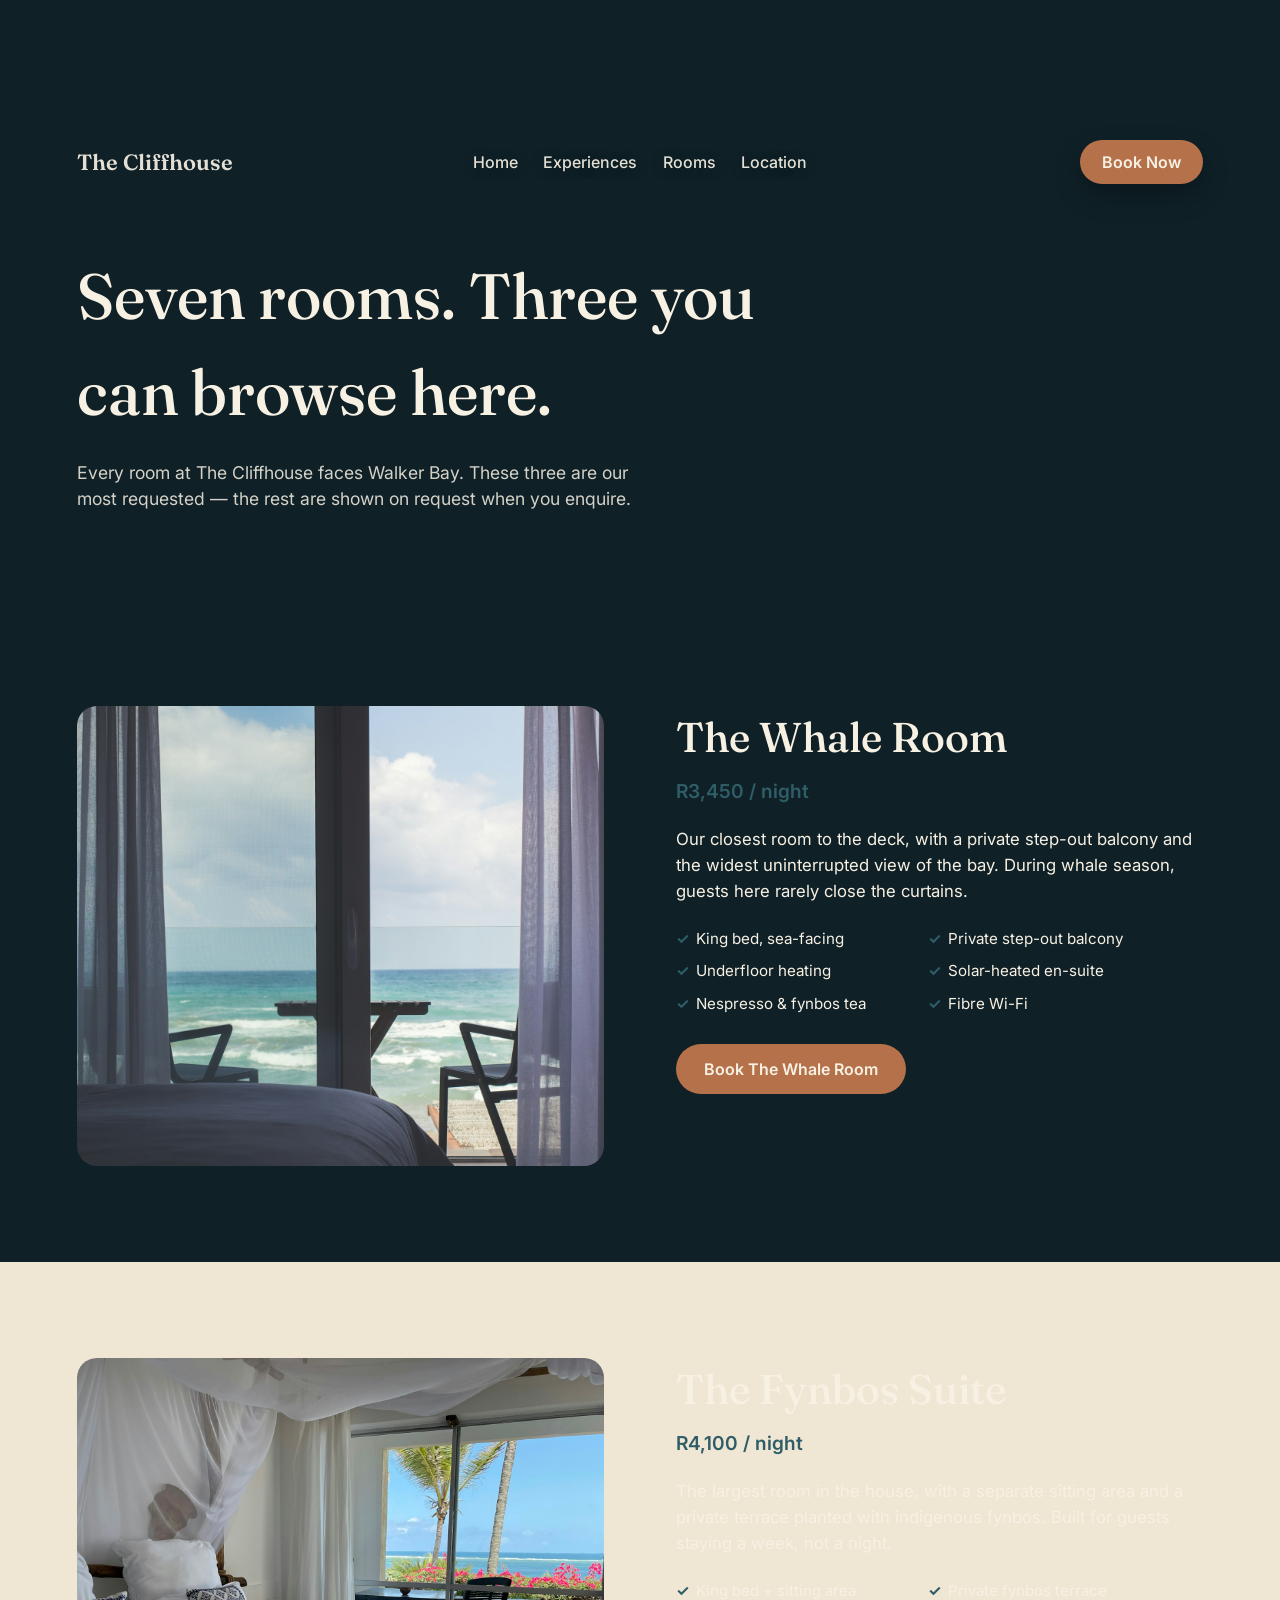
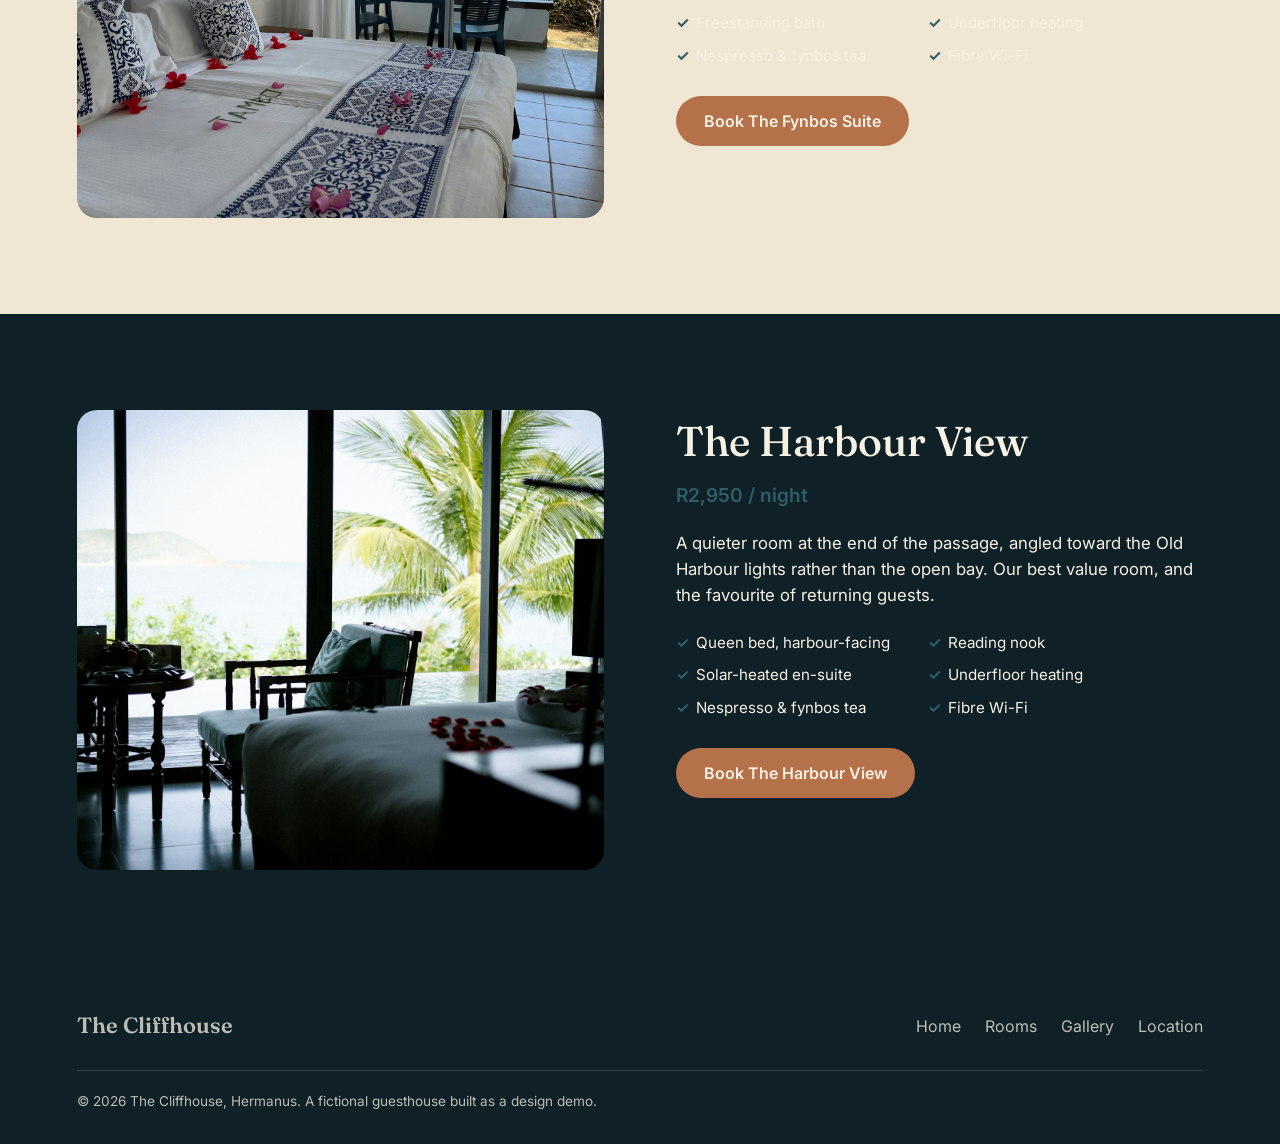
==== rooms.html @ 61703eae "Initial build: The Cliffhouse cinematic guesthouse demo Sticky-stage scroll engine (rAF + CSS custom" ====
<!doctype html>
<html lang="en">
<head>
<meta charset="UTF-8" />
<meta name="viewport" content="width=device-width, initial-scale=1.0" />
<title>Rooms — The Cliffhouse, Hermanus</title>
<meta name="description" content="Three rooms at The Cliffhouse, Hermanus — The Whale Room, The Fynbos Suite, and The Harbour View. Full amenities and nightly rates." />
<link rel="icon" href="data:," />
<link rel="preconnect" href="https://fonts.googleapis.com" />
<link rel="preconnect" href="https://fonts.gstatic.com" crossorigin />
<link href="https://fonts.googleapis.com/css2?family=Fraunces:opsz,wght@9..144,400;9..144,500;9..144,600&family=Inter:wght@400;500;600;700&display=swap" rel="stylesheet" />
<link rel="stylesheet" href="css/styles.css" />
<style>
  .rooms-page-header {
    position: relative;
    padding: 140px clamp(24px, 6vw, 80px) 80px;
    background: var(--ocean-deep);
    color: var(--paper);
  }
  .rooms-page-header .site-header { position: static; padding: 0; margin-bottom: 64px; }
  .rooms-page-header h1 { font-size: clamp(2.4rem, 6vw, 4rem); max-width: 720px; }
  .rooms-page-header p { max-width: 560px; font-size: 1.1rem; line-height: 1.5; margin-top: 20px; color: rgba(247,241,228,0.85); }

  .room-detail {
    display: grid;
    grid-template-columns: 1fr 1fr;
    gap: clamp(32px, 6vw, 72px);
    align-items: start;
    padding: clamp(56px, 8vw, 96px) clamp(24px, 6vw, 80px);
    scroll-margin-top: 40px;
  }
  .room-detail:nth-child(even) { background: #efe6d3; }
  .room-detail img { width: 100%; height: 460px; object-fit: cover; border-radius: 20px; }
  .room-detail h2 { font-size: clamp(1.8rem, 3.4vw, 2.6rem); margin-bottom: 8px; }
  .room-detail .room-price { display: block; font-size: 1.2rem; font-weight: 600; color: var(--ocean); margin: 8px 0 20px; }
  .room-detail p.desc { font-size: 1.05rem; line-height: 1.55; max-width: 520px; }
  .amenities { list-style: none; padding: 0; margin: 24px 0 28px; display: grid; grid-template-columns: 1fr 1fr; gap: 10px 24px; max-width: 480px; }
  .amenities li { font-size: 0.95rem; padding-left: 20px; position: relative; }
  .amenities li::before { content: "\2713"; position: absolute; left: 0; color: var(--ocean); font-weight: 700; }
  .room-cta {
    display: inline-flex;
    align-items: center;
    min-height: 50px;
    padding: 0 28px;
    border-radius: 999px;
    background: var(--terracotta);
    color: var(--paper);
    font-weight: 600;
    cursor: pointer;
  }
  @media (max-width: 900px) {
    .room-detail { grid-template-columns: 1fr; }
    .room-detail img { height: 320px; }
  }
</style>
</head>
<body>

<div class="rooms-page-header">
  <header class="site-header" aria-label="Primary navigation">
    <a class="site-logo" href="index.html#cinema">The Cliffhouse</a>
    <nav class="site-nav" aria-label="Main menu">
      <a href="index.html#cinema">Home</a>
      <a href="index.html#experiences">Experiences</a>
      <a href="rooms.html">Rooms</a>
      <a href="index.html#location">Location</a>
    </nav>
    <button class="book-now-nav" type="button" data-open-modal>Book Now</button>
  </header>
  <h1>Seven rooms. Three you can browse here.</h1>
  <p>Every room at The Cliffhouse faces Walker Bay. These three are our most requested — the rest are shown on request when you enquire.</p>
</div>

<main>
  <section class="room-detail" id="whale-room" aria-label="The Whale Room">
    <img src="images/room-whale-bedroom.jpg" alt="The Whale Room, a bedroom with full ocean views" loading="lazy" width="1800" height="1200" />
    <div>
      <h2>The Whale Room</h2>
      <span class="room-price">R3,450 / night</span>
      <p class="desc">Our closest room to the deck, with a private step-out balcony and the widest uninterrupted view of the bay. During whale season, guests here rarely close the curtains.</p>
      <ul class="amenities">
        <li>King bed, sea-facing</li>
        <li>Private step-out balcony</li>
        <li>Underfloor heating</li>
        <li>Solar-heated en-suite</li>
        <li>Nespresso &amp; fynbos tea</li>
        <li>Fibre Wi-Fi</li>
      </ul>
      <button class="room-cta" type="button" data-open-modal data-room="whale-room">Book The Whale Room</button>
    </div>
  </section>

  <section class="room-detail" id="fynbos-suite" aria-label="The Fynbos Suite">
    <img src="images/room-fynbos-bedroom.jpg" alt="The Fynbos Suite, a bedroom overlooking the ocean" loading="lazy" width="1800" height="1200" />
    <div>
      <h2>The Fynbos Suite</h2>
      <span class="room-price">R4,100 / night</span>
      <p class="desc">The largest room in the house, with a separate sitting area and a private terrace planted with indigenous fynbos. Built for guests staying a week, not a night.</p>
      <ul class="amenities">
        <li>King bed + sitting area</li>
        <li>Private fynbos terrace</li>
        <li>Freestanding bath</li>
        <li>Underfloor heating</li>
        <li>Nespresso &amp; fynbos tea</li>
        <li>Fibre Wi-Fi</li>
      </ul>
      <button class="room-cta" type="button" data-open-modal data-room="fynbos-suite">Book The Fynbos Suite</button>
    </div>
  </section>

  <section class="room-detail" id="harbour-view" aria-label="The Harbour View">
    <img src="images/room-harbour-bedroom.jpg" alt="The Harbour View room with water-facing bed" loading="lazy" width="1800" height="1200" />
    <div>
      <h2>The Harbour View</h2>
      <span class="room-price">R2,950 / night</span>
      <p class="desc">A quieter room at the end of the passage, angled toward the Old Harbour lights rather than the open bay. Our best value room, and the favourite of returning guests.</p>
      <ul class="amenities">
        <li>Queen bed, harbour-facing</li>
        <li>Reading nook</li>
        <li>Solar-heated en-suite</li>
        <li>Underfloor heating</li>
        <li>Nespresso &amp; fynbos tea</li>
        <li>Fibre Wi-Fi</li>
      </ul>
      <button class="room-cta" type="button" data-open-modal data-room="harbour-view">Book The Harbour View</button>
    </div>
  </section>
</main>

<footer class="site-footer">
  <div class="footer-grid">
    <a class="site-logo" href="index.html#cinema">The Cliffhouse</a>
    <nav class="footer-nav" aria-label="Footer navigation">
      <a href="index.html#cinema">Home</a>
      <a href="rooms.html">Rooms</a>
      <a href="index.html#gallery">Gallery</a>
      <a href="index.html#location">Location</a>
    </nav>
  </div>
  <p class="footer-bottom">&copy; 2026 The Cliffhouse, Hermanus. A fictional guesthouse built as a design demo.</p>
</footer>

<div class="modal-overlay" id="booking-modal" hidden>
  <div class="modal-card" role="dialog" aria-modal="true" aria-labelledby="booking-modal-title">
    <button class="modal-close" type="button" data-close-modal aria-label="Close booking form">&times;</button>

    <form id="booking-form">
      <h2 id="booking-modal-title">Check availability</h2>
      <p>Tell us your dates and we'll confirm within 24 hours.</p>

      <div class="form-row">
        <div class="form-field">
          <label for="checkin">Check-in</label>
          <input type="date" id="checkin" name="checkin" required />
        </div>
        <div class="form-field">
          <label for="checkout">Check-out</label>
          <input type="date" id="checkout" name="checkout" required />
        </div>
      </div>

      <div class="form-row">
        <div class="form-field">
          <label for="guests">Guests</label>
          <input type="number" id="guests" name="guests" min="1" max="6" value="2" required />
        </div>
        <div class="form-field">
          <label for="room">Room</label>
          <select id="room" name="room">
            <option value="whale-room">The Whale Room</option>
            <option value="fynbos-suite">The Fynbos Suite</option>
            <option value="harbour-view">The Harbour View</option>
          </select>
        </div>
      </div>

      <div class="form-field">
        <label for="name">Full name</label>
        <input type="text" id="name" name="name" autocomplete="name" required />
      </div>

      <div class="form-field">
        <label for="email">Email</label>
        <input type="email" id="email" name="email" autocomplete="email" required />
      </div>

      <button class="form-submit" type="submit">Request booking</button>
    </form>

    <div class="form-confirmation" id="booking-confirmation" hidden>
      <h2>Thank you.</h2>
      <p>A member of our team will confirm availability within 24 hours.</p>
      <button class="form-submit" type="button" data-close-modal>Close</button>
    </div>
  </div>
</div>

<script src="js/site.js" defer></script>
</body>
</html>
---- css/styles.css ----
/* ===== The Cliffhouse — design tokens ===== */
:root {
  --mx: 0;
  --my: 0;

  --back-opacity: 1;
  --back-x: 0px;
  --back-y: 0px;
  --back-scale: 0.78;
  --back-blur: 0px;
  --back-brightness: 1;

  --shade-opacity: 1;
  --shade-z: 0;
  --shade-top-alpha: 0;
  --shade-mid-alpha: 0;
  --shade-bottom-alpha: 0;
  --shade-tint: 15, 40, 46;

  --title-y: 0px;
  --title-scale: 1;
  --title-opacity: 1;

  --focal-x: -50%;
  --focal-y: 0px;
  --focal-bottom: 6vh;
  --focal-width: 58vw;
  --focal-scale: 1.02;

  --split-left-x: -50%;
  --split-left-y: 0px;
  --split-left-scale: 1;
  --split-right-x: -50%;
  --split-right-y: 0px;
  --split-right-scale: 1;

  --frame2-opacity: 0;
  --frame2-x: -50%;
  --frame2-y: -50%;
  --frame2-scale: 1.05;

  --intro-y: 0px;
  --intro-opacity: 1;

  --panel-cliff-opacity: 0;
  --panel-cliff-y: calc(-50% + 58px);
  --panel-village-opacity: 0;
  --panel-village-y: calc(-50% + 58px);

  --slider-opacity: 0;
  --slider-controls-opacity: 0;
  --slider-visibility: hidden;
  --slider-enter-x: 420vw;
  --slider-scale: 1;
  --slider-shift: 0px;
  --slider-top: clamp(112px, 19vh, 220px);
  --slider-screen-top: clamp(112px, 19vh, 220px);

  --ink: #14231f;
  --paper: #f7f1e4;
  --sand: #cdb28a;
  --ocean: #2f5d68;
  --ocean-deep: #0f2027;
  --terracotta: #b5714a;
  --shadow: rgba(10, 20, 20, 0.35);

  font-family: "Inter", system-ui, -apple-system, "Segoe UI", sans-serif;
  color: var(--paper);
  background: var(--ocean-deep);
}

@font-face {
  font-display: swap;
}

* { box-sizing: border-box; }

html {
  min-height: 100%;
  scroll-behavior: smooth;
  background: var(--ocean-deep);
}

body {
  min-height: 100%;
  margin: 0;
  overflow-x: clip;
  background: var(--ocean-deep);
  font-size: 16px;
  line-height: 1.5;
}

img { max-width: 100%; }

button { border: 0; font: inherit; background: none; color: inherit; }
a { color: inherit; }

h1, h2, h3 {
  font-family: "Fraunces", Georgia, serif;
  font-weight: 500;
  margin: 0;
}

.site-shell { min-height: 100vh; }

:focus-visible {
  outline: 3px solid var(--sand);
  outline-offset: 3px;
}

.visually-hidden {
  position: absolute;
  width: 1px; height: 1px;
  padding: 0; margin: -1px;
  overflow: hidden;
  clip: rect(0, 0, 0, 0);
  white-space: nowrap;
  border: 0;
}

/* ===== Scroll rig ===== */
.cinema-scroll {
  position: relative;
  height: calc(100vh + 3600px);
}

.stage {
  position: sticky;
  top: 0;
  height: 100vh;
  min-height: 620px;
  overflow: hidden;
  isolation: isolate;
  background: #7fa9b4;
}

.world { position: absolute; inset: 0; overflow: hidden; }

.scene-img {
  position: absolute;
  display: block;
  user-select: none;
  -webkit-user-drag: none;
  pointer-events: none;
  will-change: transform, opacity, filter;
}

.sky-img {
  inset: 0;
  width: 100%;
  height: 100%;
  object-fit: cover;
  z-index: 0;
  filter: blur(var(--back-blur)) brightness(var(--back-brightness));
}

.back-stack {
  position: absolute;
  top: 0; bottom: 0; left: -3vw; right: -3vw;
  z-index: 1;
  opacity: var(--back-opacity);
  transform: translate3d(var(--back-x), var(--back-y), 0) scale(var(--back-scale));
  transform-origin: 50% 100%;
  will-change: transform, filter, opacity;
}

.back-img {
  position: absolute;
  inset: 0;
  width: 100%;
  height: 100%;
  object-fit: cover;
  filter: blur(var(--back-blur)) brightness(var(--back-brightness));
}

.shade {
  position: absolute;
  inset: 0;
  z-index: var(--shade-z);
  pointer-events: none;
  opacity: var(--shade-opacity);
  background: linear-gradient(
    180deg,
    rgba(var(--shade-tint), var(--shade-top-alpha)) 0%,
    rgba(var(--shade-tint), var(--shade-mid-alpha)) 48%,
    rgba(var(--shade-tint), var(--shade-bottom-alpha)) 100%
  );
}

/* ===== Header ===== */
.site-header {
  position: absolute;
  top: 0; left: 0; right: 0;
  z-index: 10;
  display: grid;
  grid-template-columns: minmax(200px, 1fr) auto minmax(200px, 1fr);
  align-items: center;
  gap: 24px;
  padding: 28px 32px;
  color: rgba(247, 241, 228, 0.92);
}

.site-logo {
  justify-self: start;
  font-family: "Fraunces", Georgia, serif;
  font-size: 22px;
  font-weight: 600;
  line-height: 1;
  text-decoration: none;
  white-space: nowrap;
}

.site-nav {
  display: flex;
  gap: clamp(20px, 2vw, 40px);
}

.site-nav a {
  text-decoration: none;
  font-size: 16px;
  font-weight: 500;
  text-shadow: 0 2px 14px rgba(0, 0, 0, 0.25);
}

.book-now-nav {
  justify-self: end;
  padding: 10px 22px;
  min-height: 44px;
  border-radius: 999px;
  background: var(--terracotta);
  color: var(--paper);
  font-weight: 600;
  cursor: pointer;
  box-shadow: 0 12px 26px rgba(0, 0, 0, 0.25);
}

/* ===== Hero title ===== */
.hero-title {
  position: absolute;
  left: 50%;
  top: clamp(118px, 20vh, 200px);
  width: min(92vw, 1400px);
  z-index: 3;
  color: var(--paper);
  font-size: clamp(3.2rem, 11vw, 9rem);
  font-weight: 500;
  line-height: 0.85;
  text-align: center;
  letter-spacing: 0.01em;
  transform: translate3d(-50%, var(--title-y), 0) scale(var(--title-scale));
  opacity: var(--title-opacity);
  will-change: transform, opacity;
}

/* ===== Split reveal images ===== */
.splitframe-img {
  position: absolute;
  left: 50%;
  bottom: -2vh;
  width: min(78vw, 1400px);
  height: auto;
  border-radius: 18px;
  z-index: 6;
  box-shadow: 0 40px 90px rgba(0, 0, 0, 0.35);
}

.splitframe-left {
  transform: translate3d(var(--split-left-x), var(--split-left-y), 0) scale(var(--split-left-scale));
  transform-origin: 30% 60%;
}

.splitframe-right {
  transform: translate3d(var(--split-right-x), var(--split-right-y), 0) scale(var(--split-right-scale));
  transform-origin: 70% 60%;
}

/* ===== Hero focal image (whale breach) ===== */
.hero-focal-img {
  position: absolute;
  left: 50%;
  bottom: var(--focal-bottom);
  width: min(var(--focal-width), 1200px);
  height: auto;
  border-radius: 14px;
  z-index: 4;
  box-shadow: 0 30px 70px rgba(0, 0, 0, 0.4);
  transform: translate3d(var(--focal-x), var(--focal-y), 0) scale(var(--focal-scale));
  transform-origin: 50% 60%;
}

/* ===== Frame two (tidal pool reveal) ===== */
.frame-two-img {
  position: absolute;
  left: 50%;
  top: 50%;
  width: min(90vw, 1500px);
  height: auto;
  z-index: 5;
  border-radius: 20px;
  opacity: var(--frame2-opacity);
  transform: translate3d(var(--frame2-x), var(--frame2-y), 0) scale(var(--frame2-scale));
  transform-origin: 50% 50%;
}

/* ===== Intro copy ===== */
.intro-copy {
  position: absolute;
  left: 50%;
  bottom: clamp(56px, 26vh, 340px);
  z-index: 9;
  width: min(560px, calc(100vw - 40px));
  text-align: center;
  transform: translate3d(-50%, var(--intro-y), 0);
  opacity: var(--intro-opacity);
  will-change: transform, opacity;
}

.intro-copy p {
  margin: 0 auto;
  max-width: 540px;
  font-size: 1.15rem;
  font-weight: 500;
  line-height: 1.35;
  text-shadow: 0 2px 18px rgba(0, 0, 0, 0.4);
}

.hero-tags {
  display: flex;
  flex-wrap: wrap;
  justify-content: center;
  gap: 10px;
  margin-top: 24px;
}

.hero-tags span {
  min-height: 40px;
  display: inline-flex;
  align-items: center;
  padding: 0 22px;
  border-radius: 999px;
  background: var(--paper);
  color: var(--ink);
  font-size: 0.94rem;
  font-weight: 600;
  box-shadow: 0 10px 26px rgba(0, 0, 0, 0.18);
}

/* ===== Story panels ===== */
.story-panel {
  position: absolute;
  left: 50%;
  width: min(720px, calc(100vw - 42px));
  z-index: 10;
  text-align: center;
  pointer-events: none;
  will-change: transform, opacity;
}

.story-panel h2 {
  font-size: clamp(2rem, 4.4vw, 3.4rem);
  line-height: 1;
  text-shadow: 0 16px 38px var(--shadow);
}

.story-panel p {
  width: min(520px, 100%);
  margin: 22px auto 0;
  font-size: 1.1rem;
  font-weight: 500;
  line-height: 1.35;
  text-shadow: 0 2px 18px rgba(0, 0, 0, 0.4);
}

.story-panel-cliff {
  top: 58%;
  opacity: var(--panel-cliff-opacity);
  transform: translate3d(-50%, var(--panel-cliff-y), 0);
}

.story-panel-village {
  top: 30%;
  opacity: var(--panel-village-opacity);
  transform: translate3d(-50%, var(--panel-village-y), 0);
}

.facts {
  display: grid;
  grid-template-columns: repeat(2, minmax(0, 1fr));
  gap: 64px;
  width: min(420px, 100%);
  margin: 44px auto 0;
}

.facts dt {
  font-family: "Fraunces", Georgia, serif;
  font-size: clamp(2rem, 4vw, 3rem);
  font-weight: 500;
  line-height: 0.95;
  text-shadow: 0 12px 30px var(--shadow);
}

.facts dd {
  margin: 12px 0 0;
  font-size: 0.94rem;
  font-weight: 500;
  line-height: 1.25;
  text-shadow: 0 2px 18px rgba(0, 0, 0, 0.4);
}

.note-button {
  display: inline-flex;
  align-items: center;
  gap: 10px;
  min-height: 48px;
  margin-top: 24px;
  padding: 0 26px;
  border-radius: 999px;
  background: var(--paper);
  color: var(--ink);
  font-weight: 600;
  cursor: pointer;
  pointer-events: auto;
  box-shadow: 0 14px 30px rgba(0, 0, 0, 0.18);
}

/* ===== Experiences slider ===== */
.experiences-slider {
  position: absolute;
  left: 0; right: 0;
  top: var(--slider-top);
  z-index: 2;
  visibility: var(--slider-visibility);
  opacity: 1;
  transform: translate3d(var(--slider-enter-x), 0, 0) scale(var(--slider-scale));
  transform-origin: 0 0;
  pointer-events: auto;
  will-change: transform;
}

.experiences-track {
  display: flex;
  gap: clamp(14px, 1.2vw, 22px);
  align-items: stretch;
  transform: translate3d(calc(var(--slider-shift) - 14vw), 0, 0);
  transition: transform 640ms cubic-bezier(0.22, 1, 0.36, 1);
  will-change: transform;
}

.experiences-track.is-jumping { transition: none; }

.experience-card {
  position: relative;
  flex: 0 0 clamp(280px, 24vw, 340px);
  height: 400px;
  border-radius: 20px;
  overflow: hidden;
  cursor: pointer;
  background: var(--ink);
  box-shadow: 0 24px 60px rgba(0, 0, 0, 0.35);
}

.experience-card:focus-visible { outline-offset: 4px; }

.card-media {
  position: absolute;
  inset: 0;
  width: 100%;
  height: 100%;
  object-fit: cover;
}

.card-scrim {
  position: absolute;
  inset: 0;
  background: linear-gradient(180deg, rgba(15, 32, 39, 0) 40%, rgba(15, 32, 39, 0.92) 100%);
}

.card-body {
  position: absolute;
  left: 22px; right: 22px; bottom: 22px;
}

.exp-kicker {
  display: block;
  margin-bottom: 8px;
  font-size: 12px;
  font-weight: 600;
  letter-spacing: 0.08em;
  text-transform: uppercase;
  color: var(--sand);
}

.experience-card h3 {
  font-size: 1.5rem;
  line-height: 1.05;
  margin-bottom: 8px;
}

.experience-card p {
  margin: 0;
  font-size: 0.95rem;
  line-height: 1.3;
  color: rgba(247, 241, 228, 0.88);
}

.slider-controls {
  position: absolute;
  left: 32px;
  top: calc(var(--slider-screen-top) + 400px + 18px);
  z-index: 5;
  display: flex;
  gap: 12px;
  opacity: var(--slider-controls-opacity);
  pointer-events: none;
  will-change: opacity;
}

.slider-controls.is-ready { pointer-events: auto; }

.slider-nav {
  width: 52px; height: 52px;
  display: inline-flex;
  align-items: center;
  justify-content: center;
  border-radius: 999px;
  background: rgba(247, 241, 228, 0.95);
  color: var(--ink);
  cursor: pointer;
  box-shadow: 0 16px 34px rgba(0, 0, 0, 0.22);
}

/* ===== Below-the-fold static sections ===== */
.section {
  padding: clamp(64px, 10vw, 120px) clamp(24px, 6vw, 80px);
  background: var(--paper);
  color: var(--ink);
}

.section--dark {
  background: var(--ocean-deep);
  color: var(--paper);
}

.section-inner {
  max-width: 1200px;
  margin: 0 auto;
}

.section-kicker {
  display: block;
  margin-bottom: 14px;
  font-size: 13px;
  font-weight: 600;
  letter-spacing: 0.08em;
  text-transform: uppercase;
  color: var(--ocean);
}

.section-title {
  font-size: clamp(2rem, 4vw, 3rem);
  line-height: 1.05;
  margin-bottom: 24px;
  max-width: 760px;
}

.section-lede {
  max-width: 640px;
  font-size: 1.1rem;
  line-height: 1.55;
}

/* About */
.about-grid {
  display: grid;
  grid-template-columns: 1.1fr 0.9fr;
  gap: clamp(32px, 6vw, 80px);
  align-items: center;
}

.about-grid img {
  width: 100%;
  height: 480px;
  object-fit: cover;
  border-radius: 20px;
}

/* Rooms preview */
.rooms-grid {
  display: grid;
  grid-template-columns: repeat(3, 1fr);
  gap: 28px;
  margin-top: 48px;
}

.room-card {
  display: block;
  text-decoration: none;
  color: inherit;
  border-radius: 18px;
  overflow: hidden;
  background: #fff;
  box-shadow: 0 18px 44px rgba(20, 35, 31, 0.12);
  transition: transform 220ms ease, box-shadow 220ms ease;
}

.room-card:hover,
.room-card:focus-visible {
  transform: translateY(-4px);
  box-shadow: 0 26px 56px rgba(20, 35, 31, 0.18);
}

.room-card img {
  width: 100%;
  height: 260px;
  object-fit: cover;
  display: block;
}

.room-card-body { padding: 22px; }

.room-card h3 { font-size: 1.3rem; margin-bottom: 6px; }

.room-price {
  display: block;
  margin-top: 10px;
  font-weight: 600;
  color: var(--ocean);
}

/* Gallery */
.gallery-grid {
  display: grid;
  grid-template-columns: repeat(4, 1fr);
  grid-auto-rows: 220px;
  gap: 16px;
  margin-top: 48px;
}

.gallery-grid img {
  width: 100%;
  height: 100%;
  object-fit: cover;
  border-radius: 14px;
}

.gallery-grid li:nth-child(1) { grid-column: span 2; grid-row: span 2; }
.gallery-grid li:nth-child(4) { grid-column: span 2; }

.gallery-grid { list-style: none; padding: 0; margin: 48px 0 0; }

/* Location */
.location-grid {
  display: grid;
  grid-template-columns: 1fr 1fr;
  gap: clamp(32px, 6vw, 64px);
  align-items: start;
}

.location-grid iframe {
  width: 100%;
  height: 420px;
  border: 0;
  border-radius: 18px;
}

.location-details dt {
  font-weight: 600;
  margin-top: 20px;
  color: var(--sand);
}

.location-details dd {
  margin: 4px 0 0;
  font-size: 1.05rem;
}

.location-details dd a { text-decoration: underline; }

/* Footer */
.site-footer {
  padding: 48px clamp(24px, 6vw, 80px) 32px;
  background: var(--ocean-deep);
  color: rgba(247, 241, 228, 0.75);
}

.footer-grid {
  max-width: 1200px;
  margin: 0 auto;
  display: flex;
  flex-wrap: wrap;
  justify-content: space-between;
  gap: 24px;
  border-bottom: 1px solid rgba(247, 241, 228, 0.15);
  padding-bottom: 32px;
}

.footer-nav {
  display: flex;
  gap: 24px;
  flex-wrap: wrap;
}

.footer-nav a { text-decoration: none; }

.footer-bottom {
  max-width: 1200px;
  margin: 20px auto 0;
  font-size: 0.85rem;
}

/* ===== Booking modal ===== */
.modal-overlay {
  position: fixed;
  inset: 0;
  z-index: 100;
  display: grid;
  place-items: center;
  padding: 24px;
  background: rgba(15, 32, 39, 0.6);
  backdrop-filter: blur(6px);
}

.modal-overlay[hidden] { display: none; }

.modal-card {
  width: min(480px, 100%);
  max-height: 90vh;
  overflow-y: auto;
  background: var(--paper);
  color: var(--ink);
  border-radius: 20px;
  padding: clamp(24px, 5vw, 40px);
  position: relative;
  box-shadow: 0 40px 90px rgba(0, 0, 0, 0.4);
}

.modal-close {
  position: absolute;
  top: 18px; right: 18px;
  width: 40px; height: 40px;
  display: inline-flex;
  align-items: center;
  justify-content: center;
  border-radius: 999px;
  background: rgba(20, 35, 31, 0.08);
  cursor: pointer;
  font-size: 1.1rem;
}

.modal-card h2 { font-size: 1.6rem; margin-bottom: 6px; }
.modal-card > p { margin: 0 0 24px; color: rgba(20, 35, 31, 0.7); }

.form-field { margin-bottom: 18px; }

.form-field label {
  display: block;
  margin-bottom: 6px;
  font-size: 0.9rem;
  font-weight: 600;
}

.form-field input,
.form-field select {
  width: 100%;
  min-height: 46px;
  padding: 0 14px;
  border-radius: 10px;
  border: 1px solid rgba(20, 35, 31, 0.2);
  background: #fff;
  font-size: 1rem;
  font-family: inherit;
}

.form-row {
  display: grid;
  grid-template-columns: 1fr 1fr;
  gap: 14px;
}

.form-submit {
  width: 100%;
  min-height: 50px;
  margin-top: 8px;
  border-radius: 999px;
  background: var(--terracotta);
  color: var(--paper);
  font-weight: 600;
  cursor: pointer;
}

.form-confirmation { text-align: center; }
.form-confirmation[hidden] { display: none; }
.form-confirmation h2 { margin-bottom: 12px; }

/* ===== Responsive ===== */
@media (max-width: 1100px) {
  .hero-title { font-size: clamp(2.8rem, 10vw, 6rem); }
  .story-panel h2 { font-size: 2.4rem; }
  .about-grid,
  .location-grid { grid-template-columns: 1fr; }
  .about-grid img { height: 320px; }
  .rooms-grid { grid-template-columns: 1fr; }
  .gallery-grid { grid-template-columns: repeat(2, 1fr); }
  .gallery-grid li:nth-child(1) { grid-column: span 2; grid-row: span 1; }
  .facts { gap: 32px; }
}

@media (max-width: 640px) {
  .stage { min-height: 640px; }
  .site-header {
    grid-template-columns: 1fr auto;
    gap: 12px;
    padding: 20px;
  }
  .site-nav {
    grid-column: 1 / -1;
    grid-row: 2;
    overflow-x: auto;
    gap: 16px;
  }
  .hero-title { top: 16vh; font-size: clamp(2.4rem, 13vw, 4rem); }
  .hero-focal-img { width: min(80vw, 1200px); }
  .splitframe-img { width: min(90vw, 1400px); }
  .intro-copy p, .story-panel p { font-size: 1rem; }
  .hero-tags span { min-height: 36px; padding: 0 16px; font-size: 0.85rem; }
  .story-panel { top: 46%; }
  .story-panel-village { top: 26%; }
  .story-panel h2 { font-size: 2rem; }
  .facts { gap: 18px; margin-top: 30px; }
  .experience-card { flex-basis: min(78vw, 300px); height: 340px; }
  .slider-controls { top: calc(var(--slider-screen-top) + 356px); left: 20px; }
  .section { padding: 56px 20px; }
  .form-row { grid-template-columns: 1fr; }
}

@media (prefers-reduced-motion: reduce) {
  html { scroll-behavior: auto; }
  .scene-img, .back-stack, .hero-title, .intro-copy,
  .story-panel, .experiences-track, .experiences-slider { transition: none; }
}
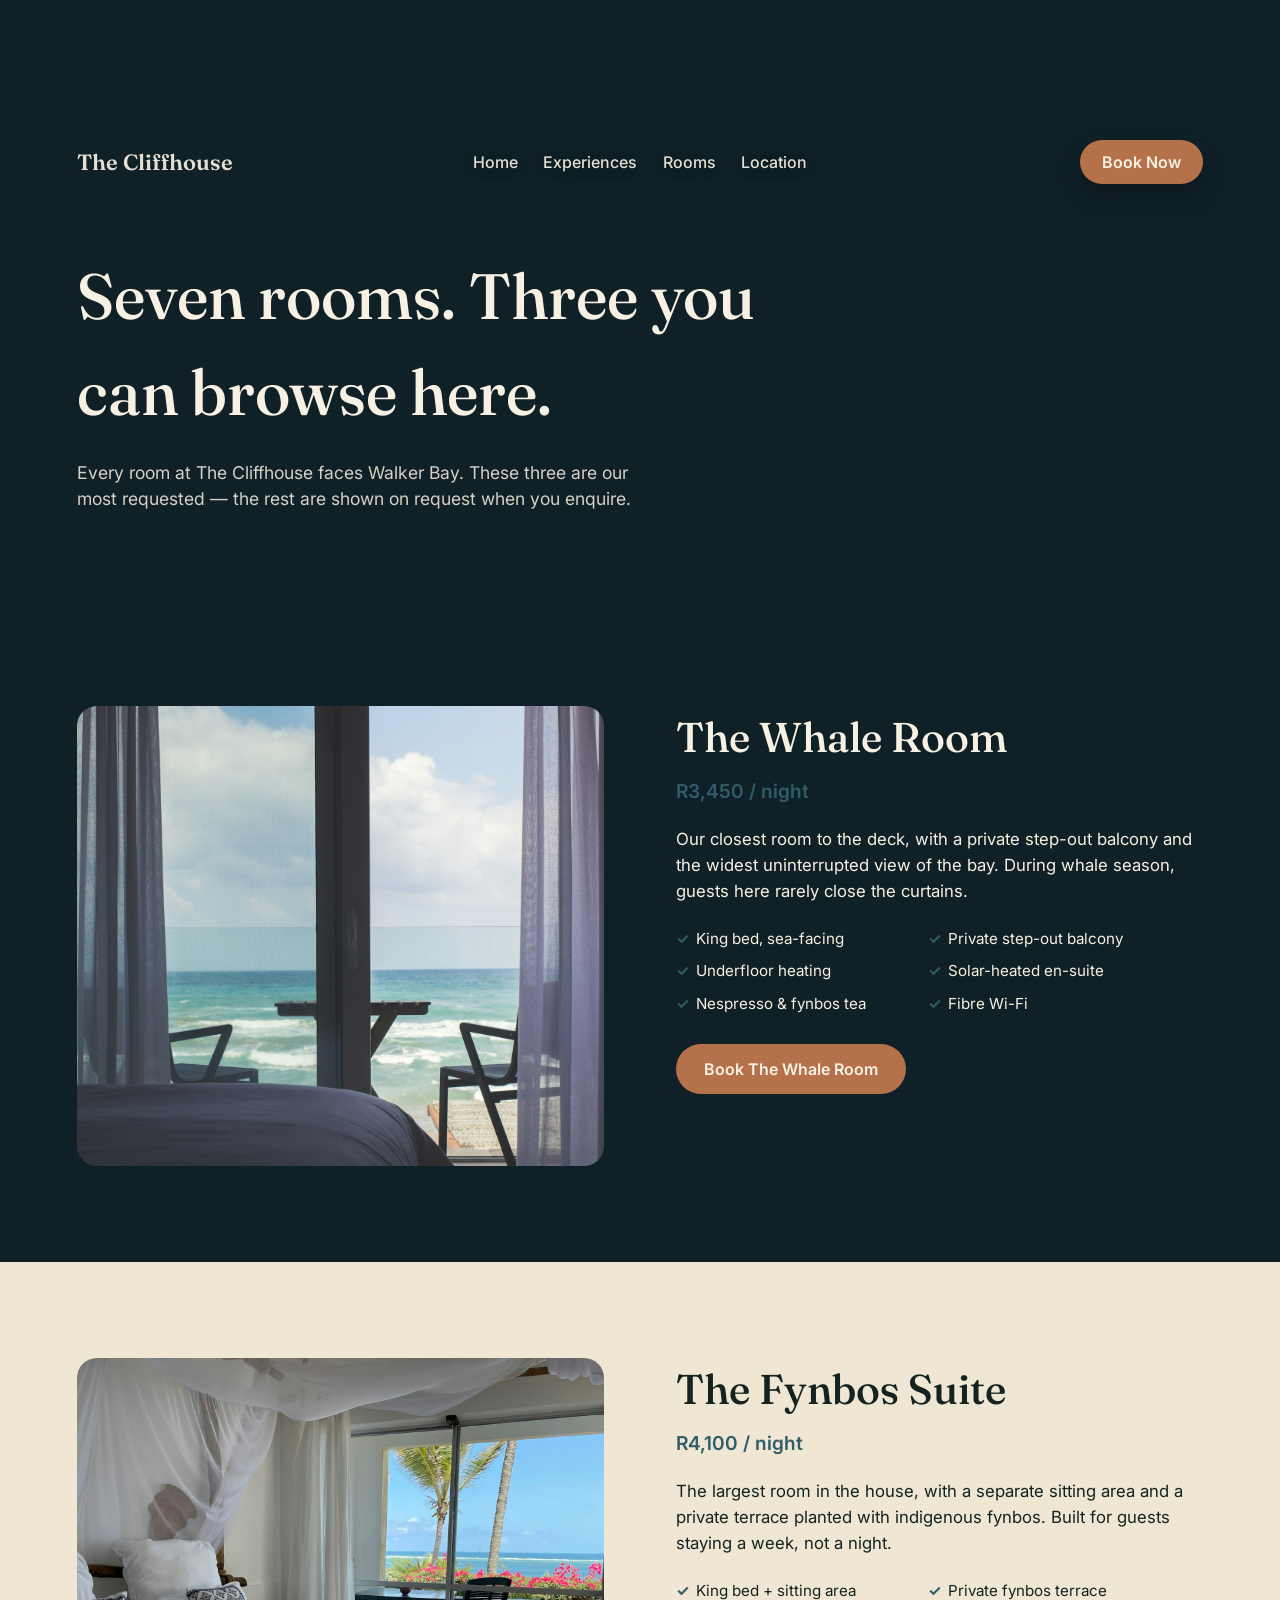
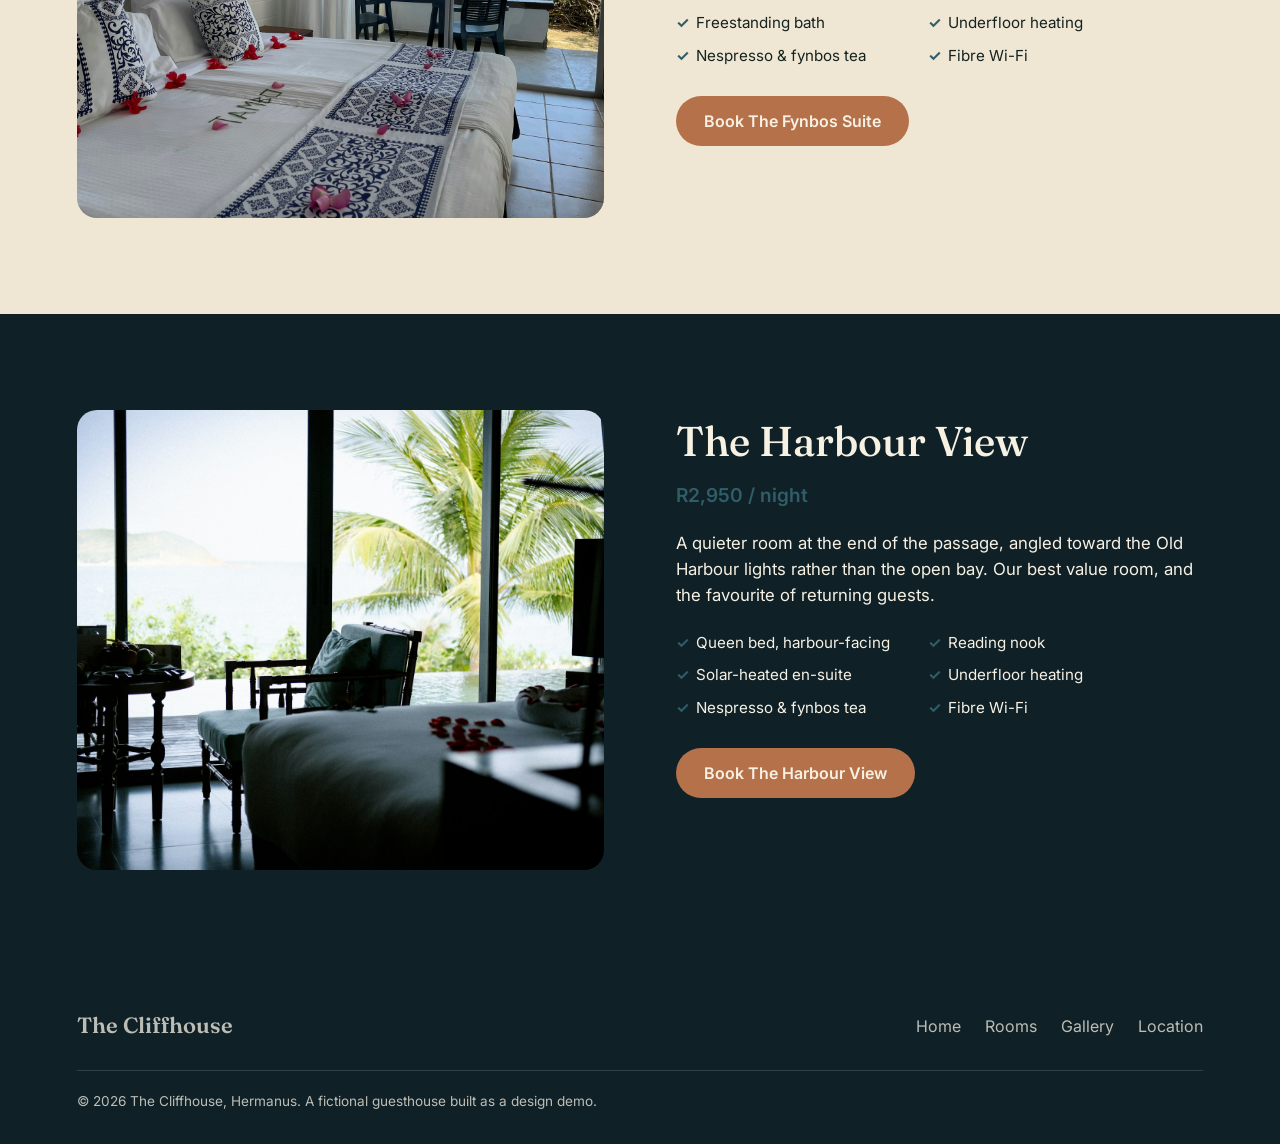
==== commit 2d2f0ff3: "Fix scroll-rig staging and contrast bugs found in browser testing - Move intro-copy/story panels ins" ====
--- a/rooms.html
+++ b/rooms.html
@@ -29,7 +29,7 @@
     padding: clamp(56px, 8vw, 96px) clamp(24px, 6vw, 80px);
     scroll-margin-top: 40px;
   }
-  .room-detail:nth-child(even) { background: #efe6d3; }
+  .room-detail:nth-child(even) { background: #efe6d3; color: var(--ink); }
   .room-detail img { width: 100%; height: 460px; object-fit: cover; border-radius: 20px; }
   .room-detail h2 { font-size: clamp(1.8rem, 3.4vw, 2.6rem); margin-bottom: 8px; }
   .room-detail .room-price { display: block; font-size: 1.2rem; font-weight: 600; color: var(--ocean); margin: 8px 0 20px; }
--- a/css/styles.css
+++ b/css/styles.css
@@ -26,6 +26,7 @@
   --focal-bottom: 6vh;
   --focal-width: 58vw;
   --focal-scale: 1.02;
+  --focal-opacity: 0;
 
   --split-left-x: -50%;
   --split-left-y: 0px;
@@ -33,6 +34,7 @@
   --split-right-x: -50%;
   --split-right-y: 0px;
   --split-right-scale: 1;
+  --split-opacity: 0;
 
   --frame2-opacity: 0;
   --frame2-x: -50%;
@@ -264,6 +266,8 @@
   box-shadow: 0 40px 90px rgba(0, 0, 0, 0.35);
 }
 
+.splitframe-img { opacity: var(--split-opacity); }
+
 .splitframe-left {
   transform: translate3d(var(--split-left-x), var(--split-left-y), 0) scale(var(--split-left-scale));
   transform-origin: 30% 60%;
@@ -284,6 +288,7 @@
   border-radius: 14px;
   z-index: 4;
   box-shadow: 0 30px 70px rgba(0, 0, 0, 0.4);
+  opacity: var(--focal-opacity);
   transform: translate3d(var(--focal-x), var(--focal-y), 0) scale(var(--focal-scale));
   transform-origin: 50% 60%;
 }
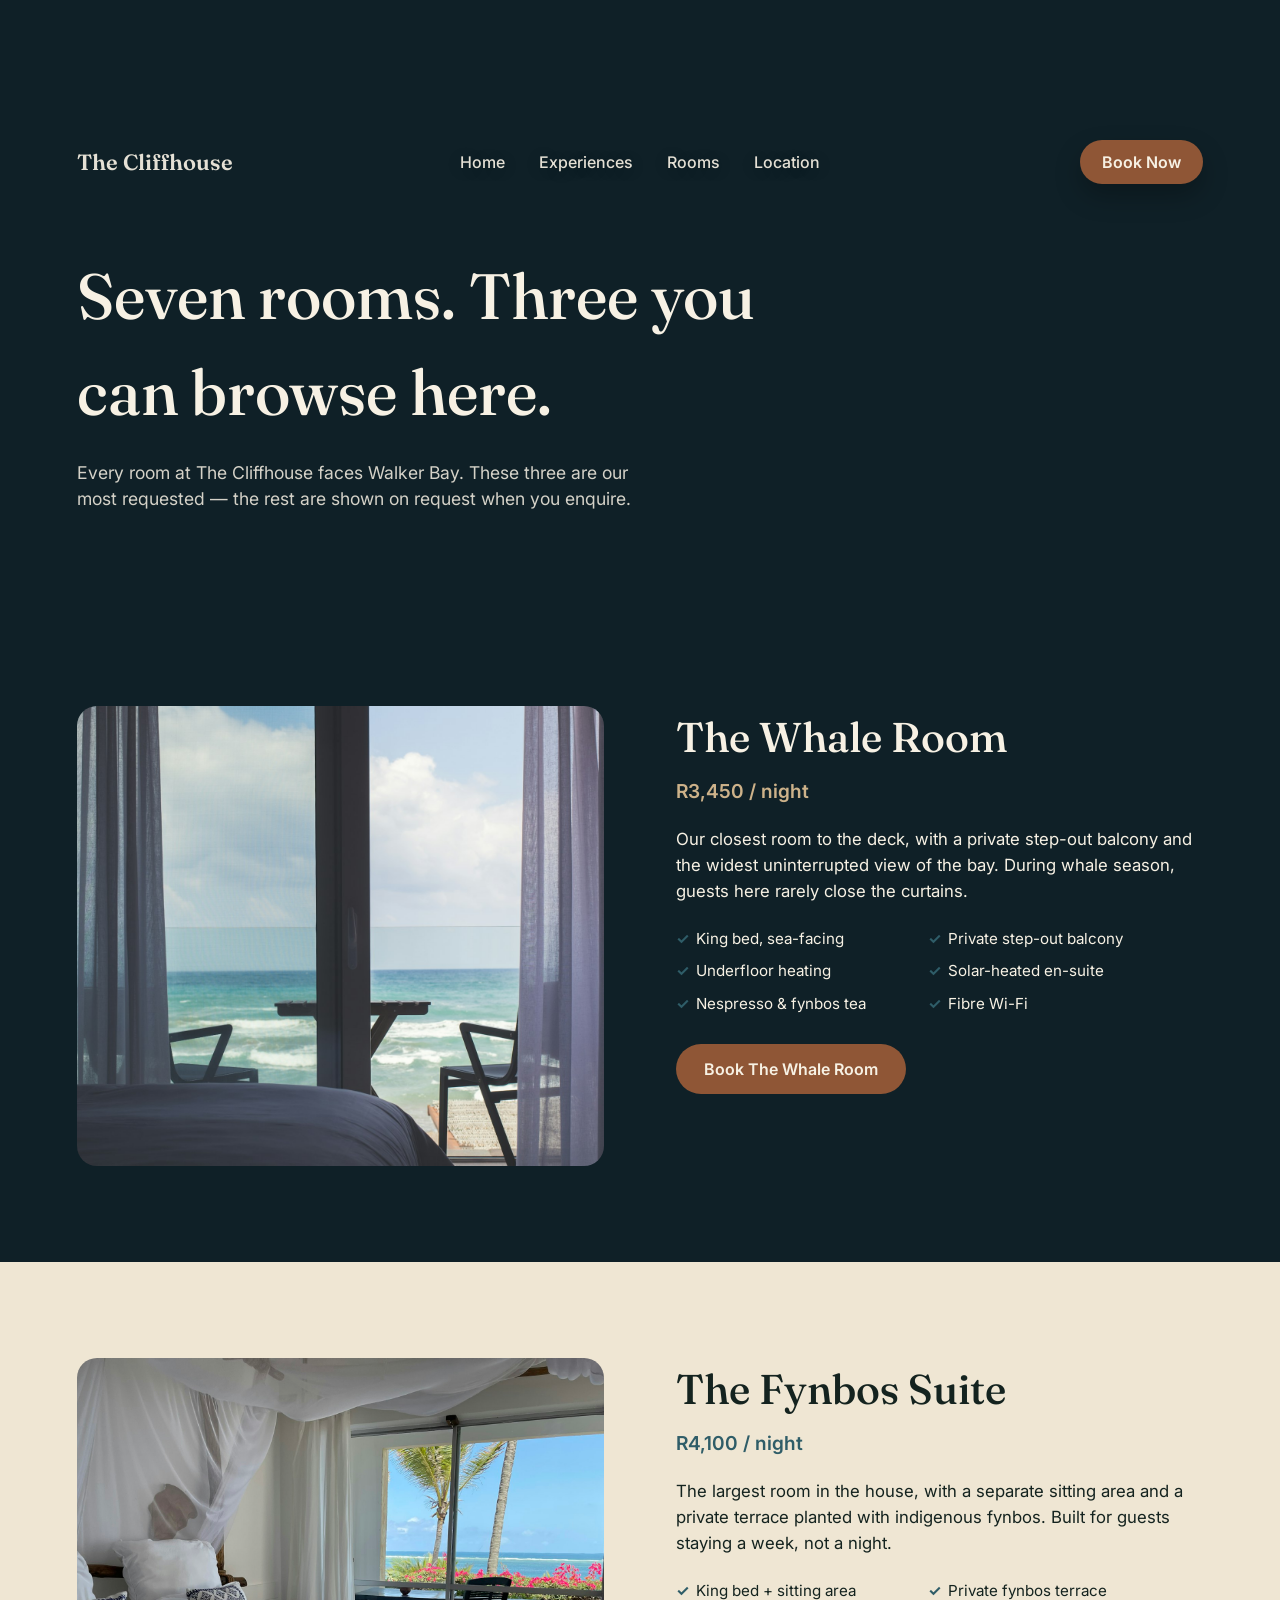
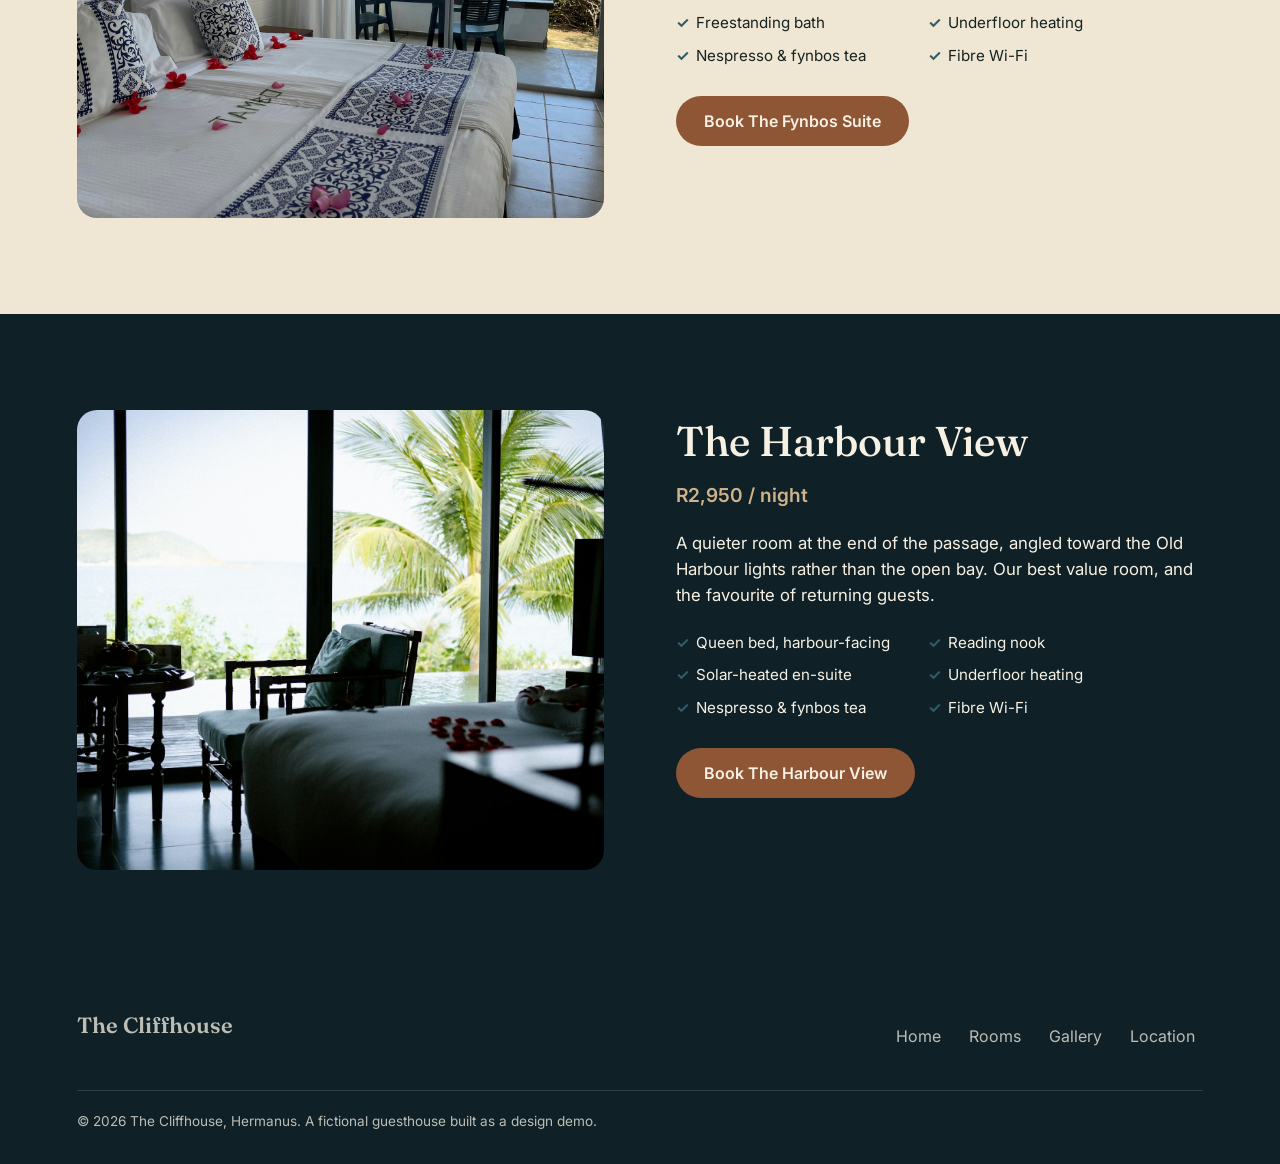
==== commit 173da17b: "Fix accessibility findings from design-auditor pass - Darken --terracotta so CTA button text meets W" ====
--- a/rooms.html
+++ b/rooms.html
@@ -32,7 +32,8 @@
   .room-detail:nth-child(even) { background: #efe6d3; color: var(--ink); }
   .room-detail img { width: 100%; height: 460px; object-fit: cover; border-radius: 20px; }
   .room-detail h2 { font-size: clamp(1.8rem, 3.4vw, 2.6rem); margin-bottom: 8px; }
-  .room-detail .room-price { display: block; font-size: 1.2rem; font-weight: 600; color: var(--ocean); margin: 8px 0 20px; }
+  .room-detail .room-price { display: block; font-size: 1.2rem; font-weight: 600; color: var(--sand); margin: 8px 0 20px; }
+  .room-detail:nth-child(even) .room-price { color: var(--ocean); }
   .room-detail p.desc { font-size: 1.05rem; line-height: 1.55; max-width: 520px; }
   .amenities { list-style: none; padding: 0; margin: 24px 0 28px; display: grid; grid-template-columns: 1fr 1fr; gap: 10px 24px; max-width: 480px; }
   .amenities li { font-size: 0.95rem; padding-left: 20px; position: relative; }
@@ -56,6 +57,8 @@
 </head>
 <body>
 
+<a class="skip-link" href="#main-content">Skip to main content</a>
+
 <div class="rooms-page-header">
   <header class="site-header" aria-label="Primary navigation">
     <a class="site-logo" href="index.html#cinema">The Cliffhouse</a>
@@ -71,7 +74,7 @@
   <p>Every room at The Cliffhouse faces Walker Bay. These three are our most requested — the rest are shown on request when you enquire.</p>
 </div>
 
-<main>
+<main id="main-content">
   <section class="room-detail" id="whale-room" aria-label="The Whale Room">
     <img src="images/room-whale-bedroom.jpg" alt="The Whale Room, a bedroom with full ocean views" loading="lazy" width="1800" height="1200" />
     <div>
@@ -146,7 +149,7 @@
 
     <form id="booking-form">
       <h2 id="booking-modal-title">Check availability</h2>
-      <p>Tell us your dates and we'll confirm within 24 hours.</p>
+      <p>Tell us your dates and we'll confirm within 24 hours. All fields are required.</p>
 
       <div class="form-row">
         <div class="form-field">
--- a/css/styles.css
+++ b/css/styles.css
@@ -63,7 +63,7 @@
   --sand: #cdb28a;
   --ocean: #2f5d68;
   --ocean-deep: #0f2027;
-  --terracotta: #b5714a;
+  --terracotta: #8f5636;
   --shadow: rgba(10, 20, 20, 0.35);
 
   font-family: "Inter", system-ui, -apple-system, "Segoe UI", sans-serif;
@@ -118,6 +118,23 @@
   clip: rect(0, 0, 0, 0);
   white-space: nowrap;
   border: 0;
+}
+
+.skip-link {
+  position: absolute;
+  top: -100px;
+  left: 12px;
+  z-index: 1000;
+  padding: 12px 20px;
+  background: var(--paper);
+  color: var(--ink);
+  font-weight: 600;
+  border-radius: 0 0 8px 8px;
+  transition: top 150ms ease-out;
+}
+
+.skip-link:focus {
+  top: 0;
 }
 
 /* ===== Scroll rig ===== */
@@ -214,10 +231,14 @@
 
 .site-nav {
   display: flex;
-  gap: clamp(20px, 2vw, 40px);
+  gap: clamp(12px, 1.4vw, 32px);
 }
 
 .site-nav a {
+  display: inline-flex;
+  align-items: center;
+  min-height: 44px;
+  padding: 4px 8px;
   text-decoration: none;
   font-size: 16px;
   font-weight: 500;
@@ -701,11 +722,17 @@
 
 .footer-nav {
   display: flex;
-  gap: 24px;
+  gap: 12px;
   flex-wrap: wrap;
 }
 
-.footer-nav a { text-decoration: none; }
+.footer-nav a {
+  display: inline-flex;
+  align-items: center;
+  min-height: 44px;
+  padding: 4px 8px;
+  text-decoration: none;
+}
 
 .footer-bottom {
   max-width: 1200px;
@@ -742,7 +769,7 @@
 .modal-close {
   position: absolute;
   top: 18px; right: 18px;
-  width: 40px; height: 40px;
+  width: 44px; height: 44px;
   display: inline-flex;
   align-items: center;
   justify-content: center;
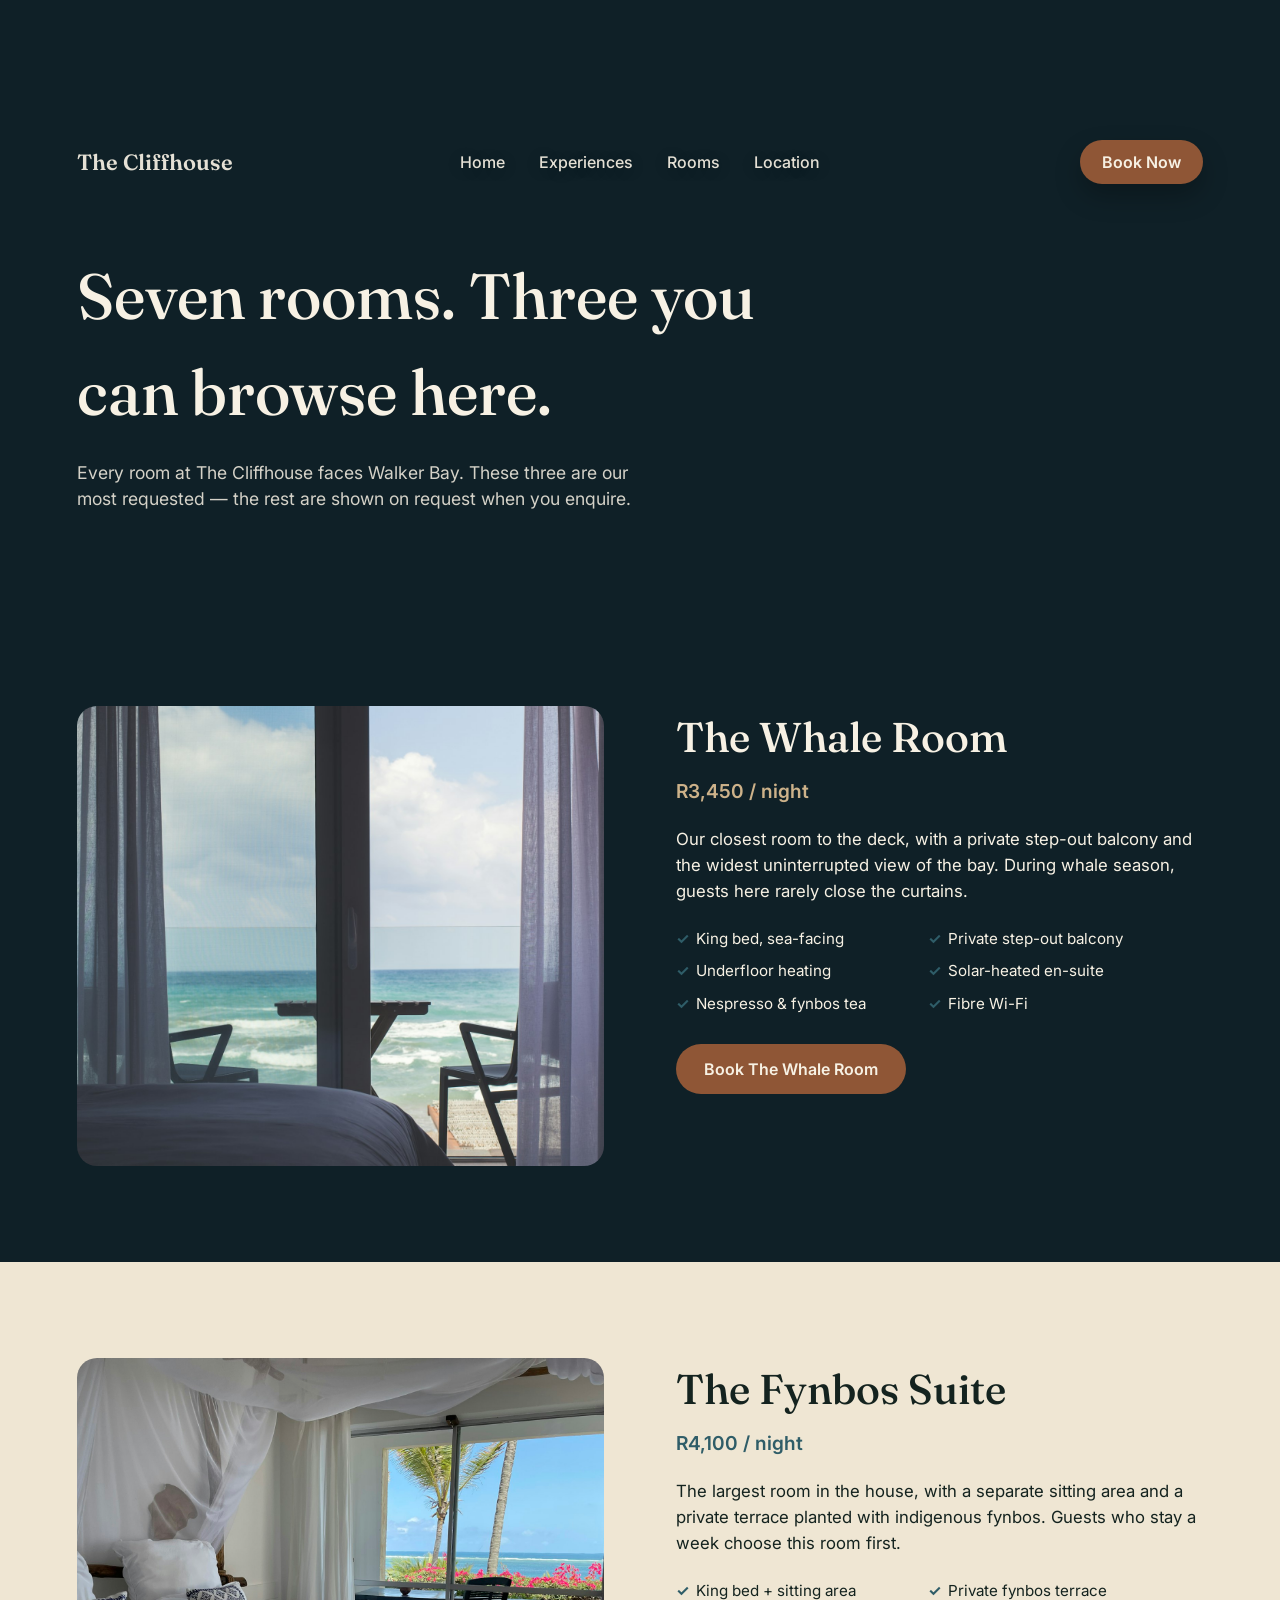
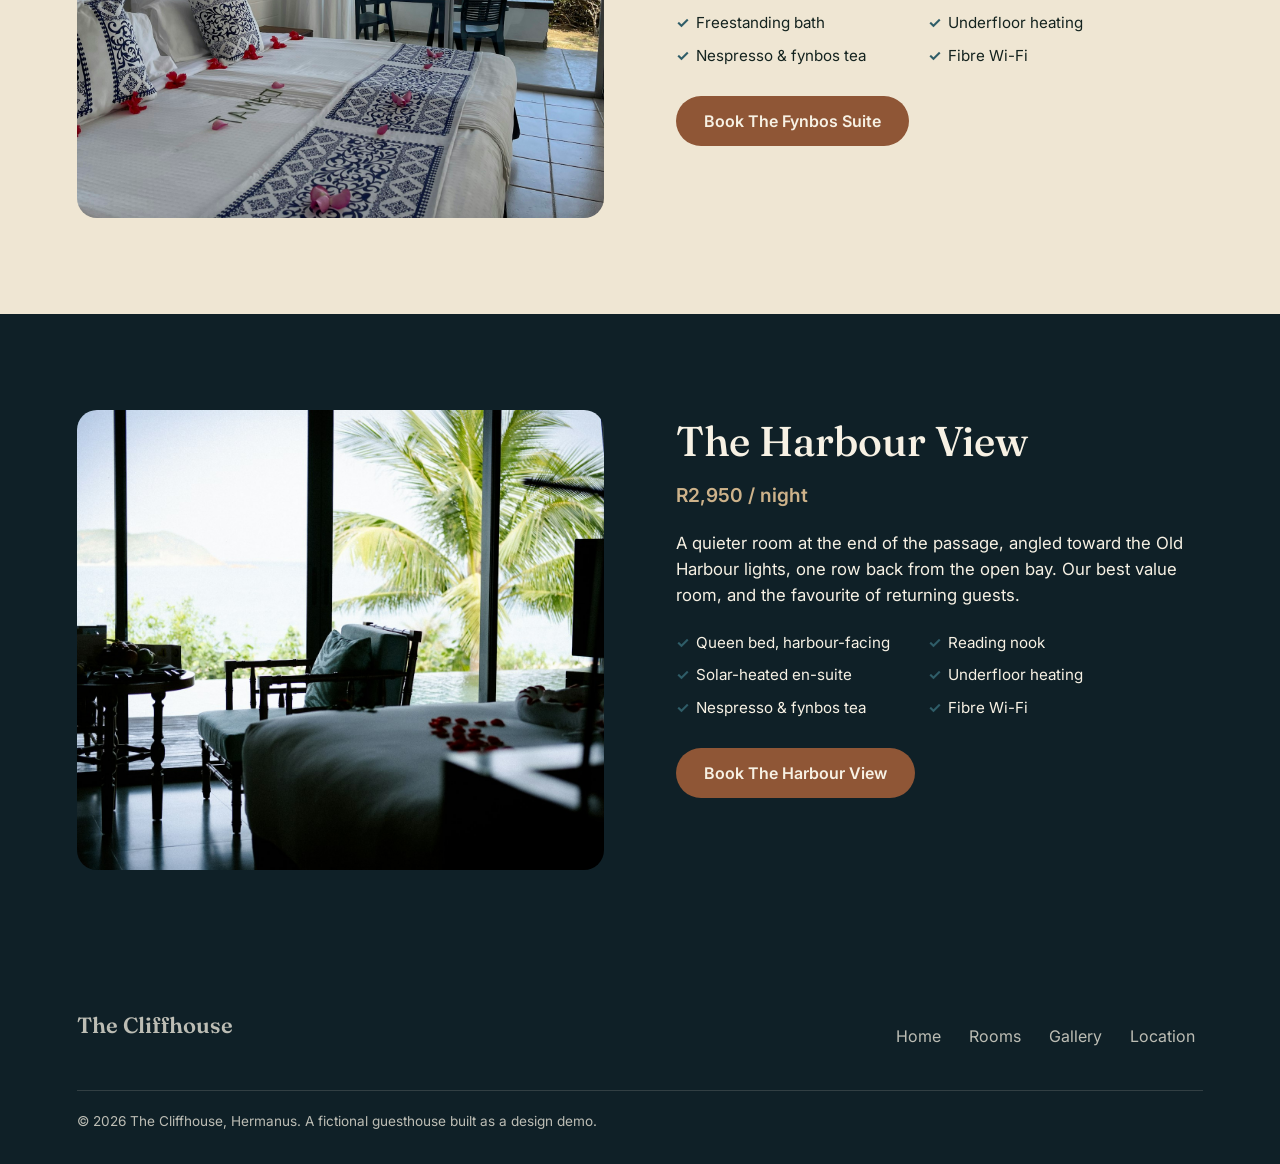
==== commit 2d76bc14: "Copy pass: cut em-dashes and hedge-y contrast phrasing Reviewed hero, story-panel, about, and room c" ====
--- a/rooms.html
+++ b/rooms.html
@@ -98,7 +98,7 @@
     <div>
       <h2>The Fynbos Suite</h2>
       <span class="room-price">R4,100 / night</span>
-      <p class="desc">The largest room in the house, with a separate sitting area and a private terrace planted with indigenous fynbos. Built for guests staying a week, not a night.</p>
+      <p class="desc">The largest room in the house, with a separate sitting area and a private terrace planted with indigenous fynbos. Guests who stay a week choose this room first.</p>
       <ul class="amenities">
         <li>King bed + sitting area</li>
         <li>Private fynbos terrace</li>
@@ -116,7 +116,7 @@
     <div>
       <h2>The Harbour View</h2>
       <span class="room-price">R2,950 / night</span>
-      <p class="desc">A quieter room at the end of the passage, angled toward the Old Harbour lights rather than the open bay. Our best value room, and the favourite of returning guests.</p>
+      <p class="desc">A quieter room at the end of the passage, angled toward the Old Harbour lights, one row back from the open bay. Our best value room, and the favourite of returning guests.</p>
       <ul class="amenities">
         <li>Queen bed, harbour-facing</li>
         <li>Reading nook</li>
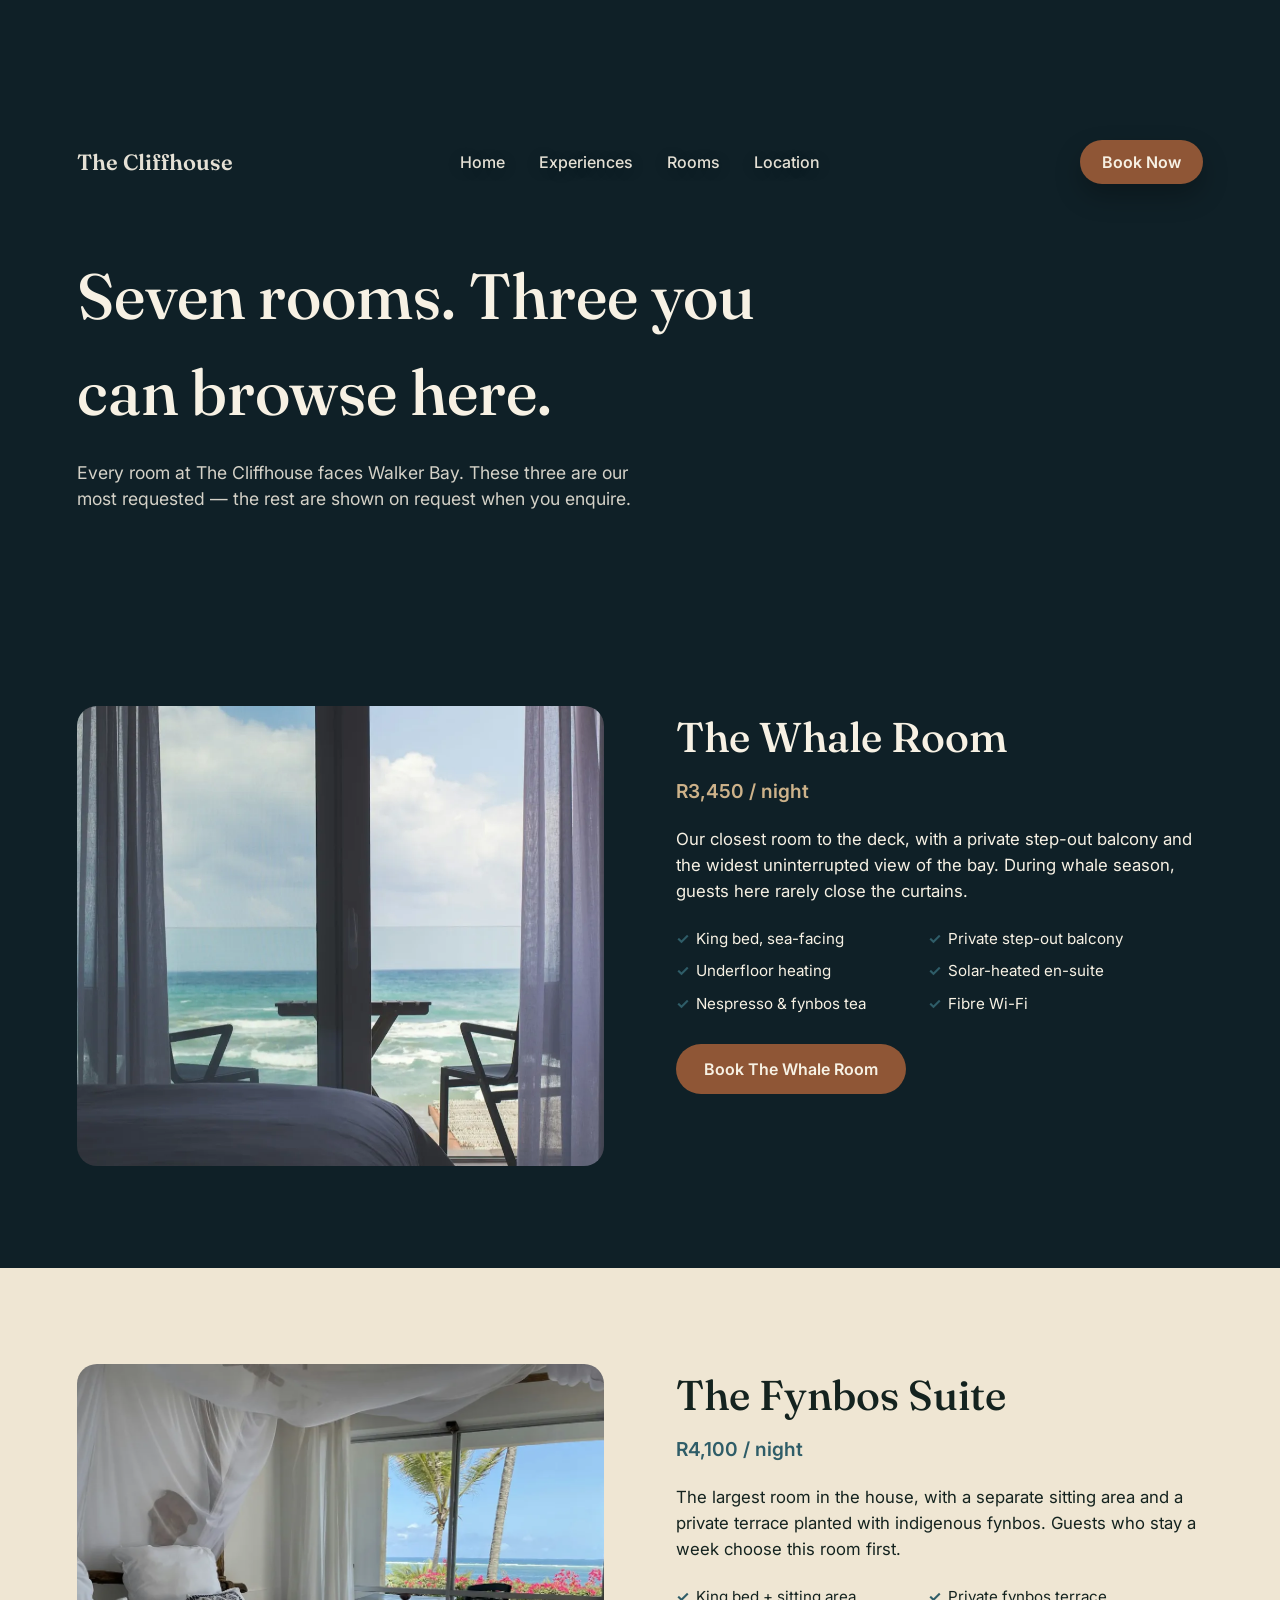
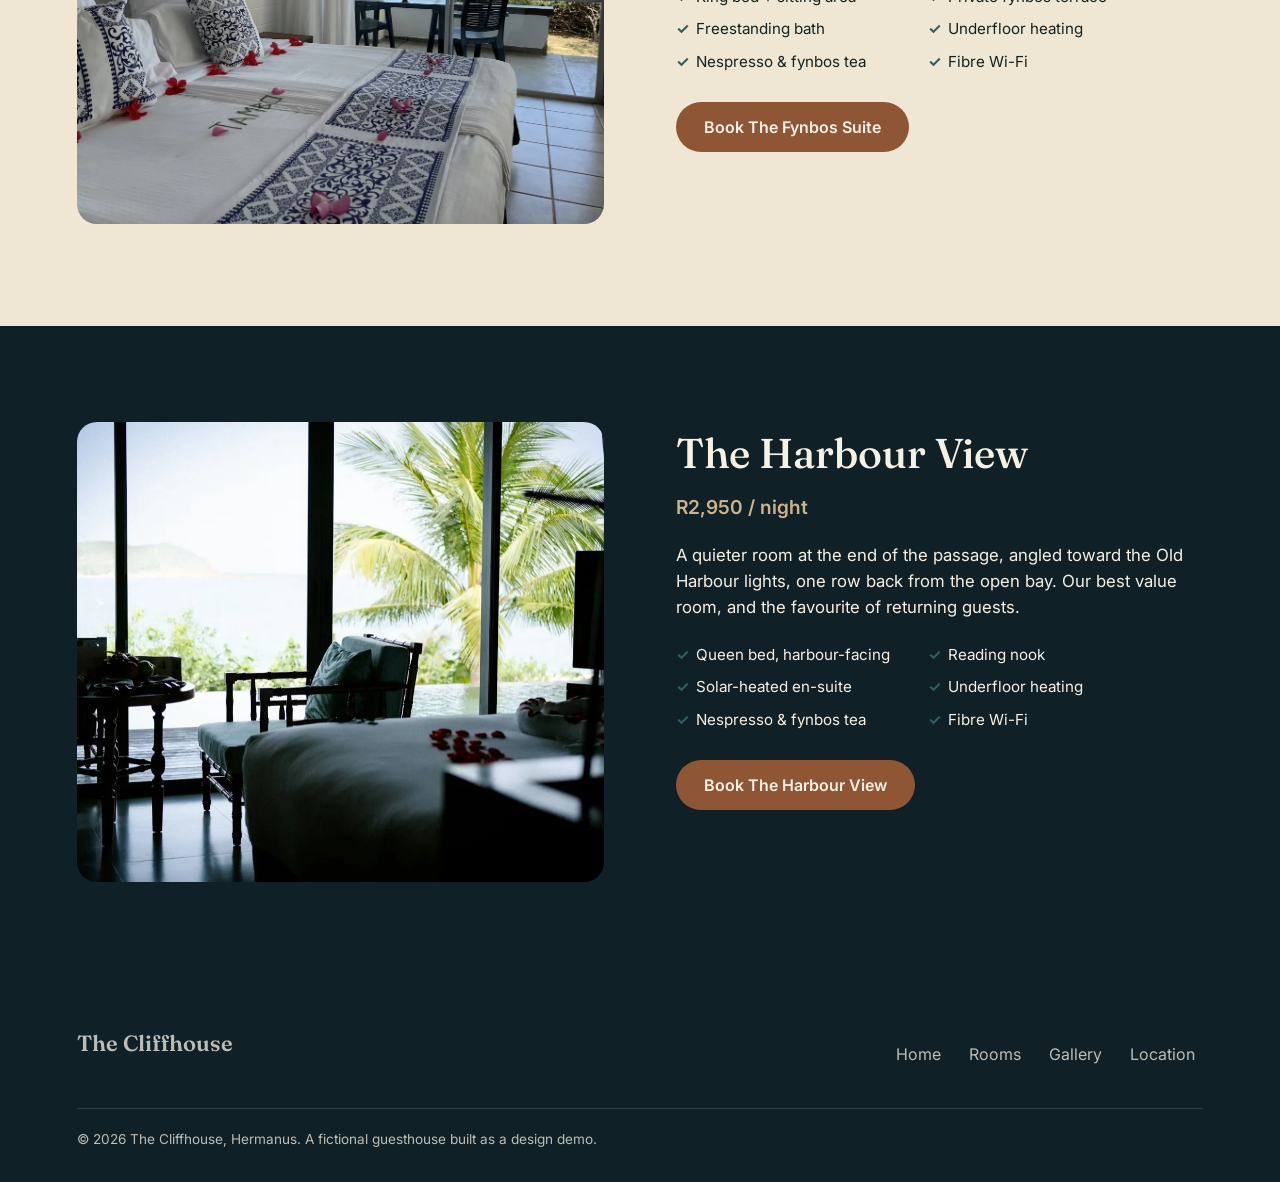
==== commit 18f702b0: "Optimize images and add SEO metadata Resize every image to match its actual display size (was servin" ====
--- a/rooms.html
+++ b/rooms.html
@@ -5,6 +5,21 @@
 <meta name="viewport" content="width=device-width, initial-scale=1.0" />
 <title>Rooms — The Cliffhouse, Hermanus</title>
 <meta name="description" content="Three rooms at The Cliffhouse, Hermanus — The Whale Room, The Fynbos Suite, and The Harbour View. Full amenities and nightly rates." />
+<link rel="canonical" href="https://dezzi-alt.github.io/the-cliffhouse/rooms.html" />
+
+<meta property="og:type" content="website" />
+<meta property="og:site_name" content="The Cliffhouse" />
+<meta property="og:title" content="Rooms — The Cliffhouse, Hermanus" />
+<meta property="og:description" content="Three rooms at The Cliffhouse, Hermanus — The Whale Room, The Fynbos Suite, and The Harbour View. Full amenities and nightly rates." />
+<meta property="og:url" content="https://dezzi-alt.github.io/the-cliffhouse/rooms.html" />
+<meta property="og:image" content="https://dezzi-alt.github.io/the-cliffhouse/images/room-whale-bedroom.jpg" />
+<meta property="og:image:width" content="1300" />
+<meta property="og:image:height" content="866" />
+<meta name="twitter:card" content="summary_large_image" />
+<meta name="twitter:title" content="Rooms — The Cliffhouse, Hermanus" />
+<meta name="twitter:description" content="Three rooms at The Cliffhouse, Hermanus — The Whale Room, The Fynbos Suite, and The Harbour View. Full amenities and nightly rates." />
+<meta name="twitter:image" content="https://dezzi-alt.github.io/the-cliffhouse/images/room-whale-bedroom.jpg" />
+
 <link rel="icon" href="data:," />
 <link rel="preconnect" href="https://fonts.googleapis.com" />
 <link rel="preconnect" href="https://fonts.gstatic.com" crossorigin />
@@ -76,7 +91,10 @@
 
 <main id="main-content">
   <section class="room-detail" id="whale-room" aria-label="The Whale Room">
-    <img src="images/room-whale-bedroom.jpg" alt="The Whale Room, a bedroom with full ocean views" loading="lazy" width="1800" height="1200" />
+    <picture>
+      <source srcset="images/room-whale-bedroom.webp" type="image/webp" />
+      <img src="images/room-whale-bedroom.jpg" alt="The Whale Room, a bedroom with full ocean views" loading="lazy" width="1300" height="866" />
+    </picture>
     <div>
       <h2>The Whale Room</h2>
       <span class="room-price">R3,450 / night</span>
@@ -94,7 +112,10 @@
   </section>
 
   <section class="room-detail" id="fynbos-suite" aria-label="The Fynbos Suite">
-    <img src="images/room-fynbos-bedroom.jpg" alt="The Fynbos Suite, a bedroom overlooking the ocean" loading="lazy" width="1800" height="1200" />
+    <picture>
+      <source srcset="images/room-fynbos-bedroom.webp" type="image/webp" />
+      <img src="images/room-fynbos-bedroom.jpg" alt="The Fynbos Suite, a bedroom overlooking the ocean" loading="lazy" width="1300" height="975" />
+    </picture>
     <div>
       <h2>The Fynbos Suite</h2>
       <span class="room-price">R4,100 / night</span>
@@ -112,7 +133,10 @@
   </section>
 
   <section class="room-detail" id="harbour-view" aria-label="The Harbour View">
-    <img src="images/room-harbour-bedroom.jpg" alt="The Harbour View room with water-facing bed" loading="lazy" width="1800" height="1200" />
+    <picture>
+      <source srcset="images/room-harbour-bedroom.webp" type="image/webp" />
+      <img src="images/room-harbour-bedroom.jpg" alt="The Harbour View room with water-facing bed" loading="lazy" width="1300" height="866" />
+    </picture>
     <div>
       <h2>The Harbour View</h2>
       <span class="room-price">R2,950 / night</span>
--- a/css/styles.css
+++ b/css/styles.css
@@ -1,8 +1,5 @@
 /* ===== The Cliffhouse — design tokens ===== */
 :root {
-  --mx: 0;
-  --my: 0;
-
   --back-opacity: 1;
   --back-x: 0px;
   --back-y: 0px;
@@ -49,7 +46,6 @@
   --panel-village-opacity: 0;
   --panel-village-y: calc(-50% + 58px);
 
-  --slider-opacity: 0;
   --slider-controls-opacity: 0;
   --slider-visibility: hidden;
   --slider-enter-x: 420vw;
@@ -69,10 +65,6 @@
   font-family: "Inter", system-ui, -apple-system, "Segoe UI", sans-serif;
   color: var(--paper);
   background: var(--ocean-deep);
-}
-
-@font-face {
-  font-display: swap;
 }
 
 * { box-sizing: border-box; }
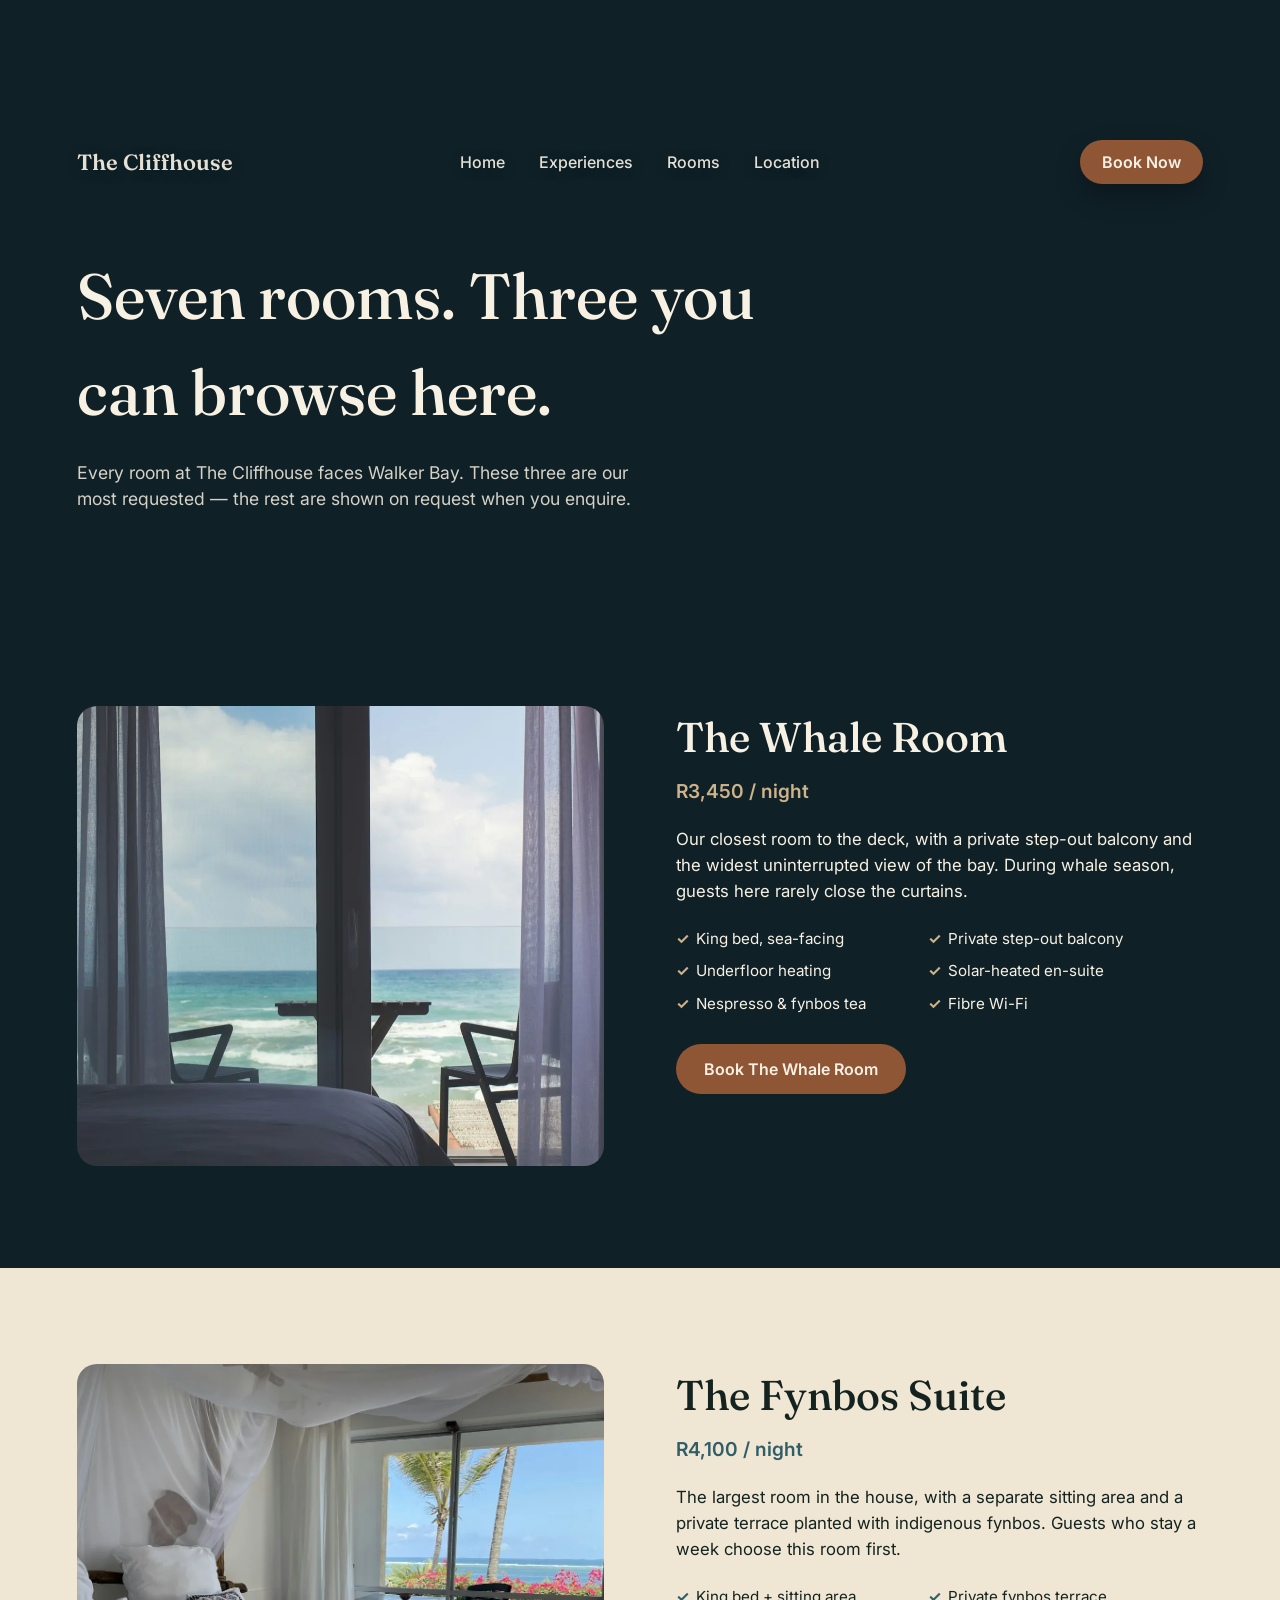
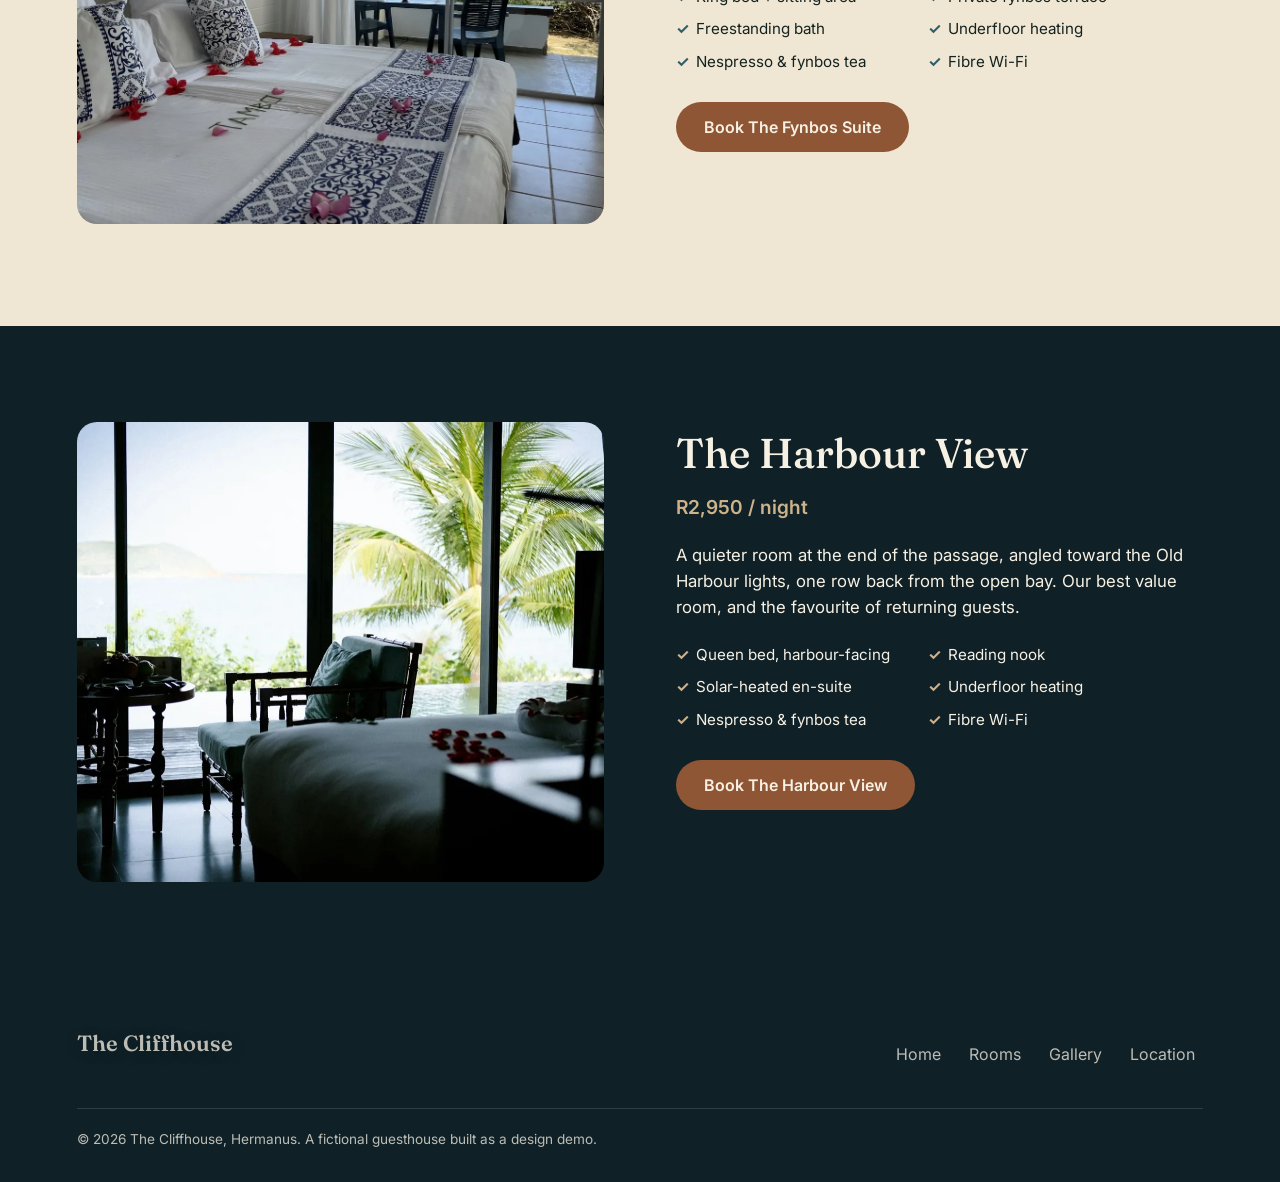
==== commit 0b205f6d: "Fix low-contrast typography on dark sections and hero Section kickers ("The Rooms", "Find Us") and r" ====
--- a/rooms.html
+++ b/rooms.html
@@ -52,7 +52,8 @@
   .room-detail p.desc { font-size: 1.05rem; line-height: 1.55; max-width: 520px; }
   .amenities { list-style: none; padding: 0; margin: 24px 0 28px; display: grid; grid-template-columns: 1fr 1fr; gap: 10px 24px; max-width: 480px; }
   .amenities li { font-size: 0.95rem; padding-left: 20px; position: relative; }
-  .amenities li::before { content: "\2713"; position: absolute; left: 0; color: var(--ocean); font-weight: 700; }
+  .amenities li::before { content: "\2713"; position: absolute; left: 0; color: var(--sand); font-weight: 700; }
+  .room-detail:nth-child(even) .amenities li::before { color: var(--ocean); }
   .room-cta {
     display: inline-flex;
     align-items: center;
--- a/css/styles.css
+++ b/css/styles.css
@@ -219,6 +219,7 @@
   line-height: 1;
   text-decoration: none;
   white-space: nowrap;
+  text-shadow: 0 2px 14px rgba(0, 0, 0, 0.25);
 }
 
 .site-nav {
@@ -262,6 +263,7 @@
   line-height: 0.85;
   text-align: center;
   letter-spacing: 0.01em;
+  text-shadow: 0 4px 22px rgba(10, 20, 20, 0.55), 0 24px 60px rgba(10, 20, 20, 0.4);
   transform: translate3d(-50%, var(--title-y), 0) scale(var(--title-scale));
   opacity: var(--title-opacity);
   will-change: transform, opacity;
@@ -572,6 +574,10 @@
   letter-spacing: 0.08em;
   text-transform: uppercase;
   color: var(--ocean);
+}
+
+.section--dark .section-kicker {
+  color: var(--sand);
 }
 
 .section-title {
